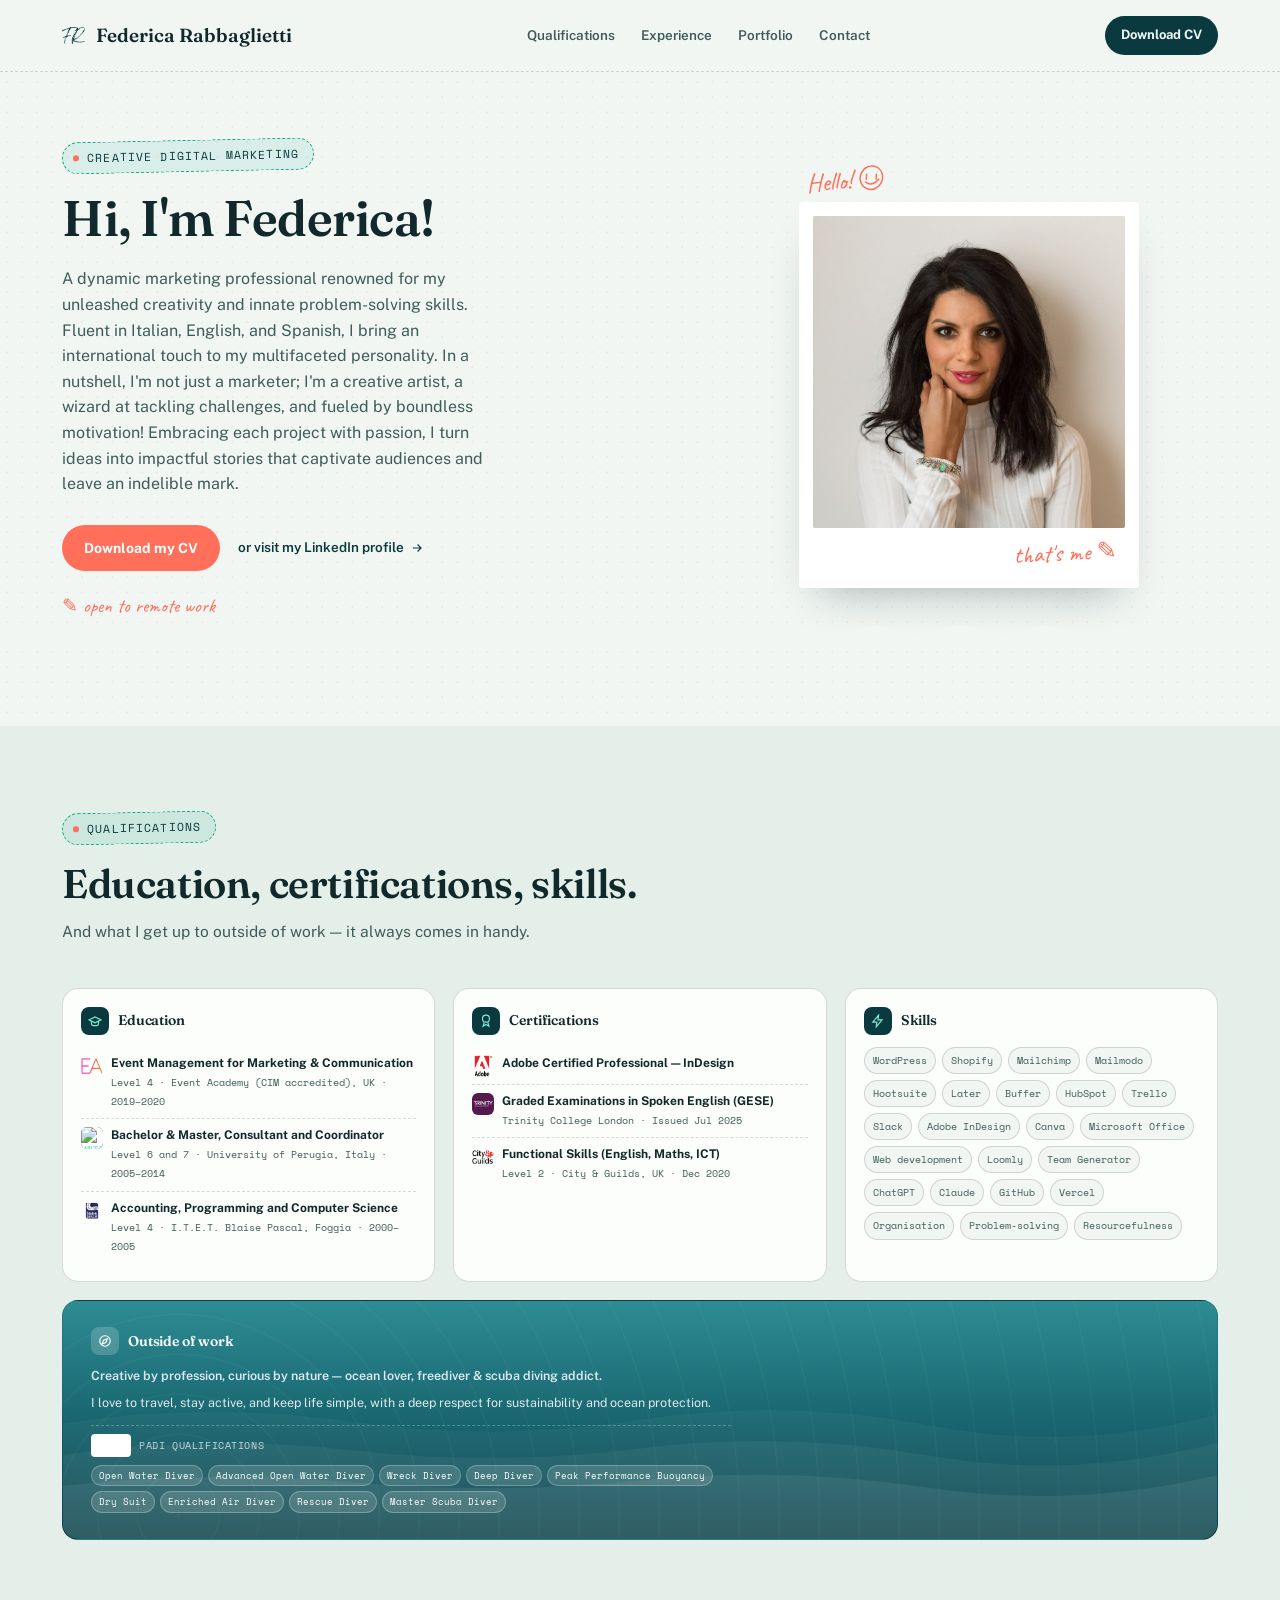
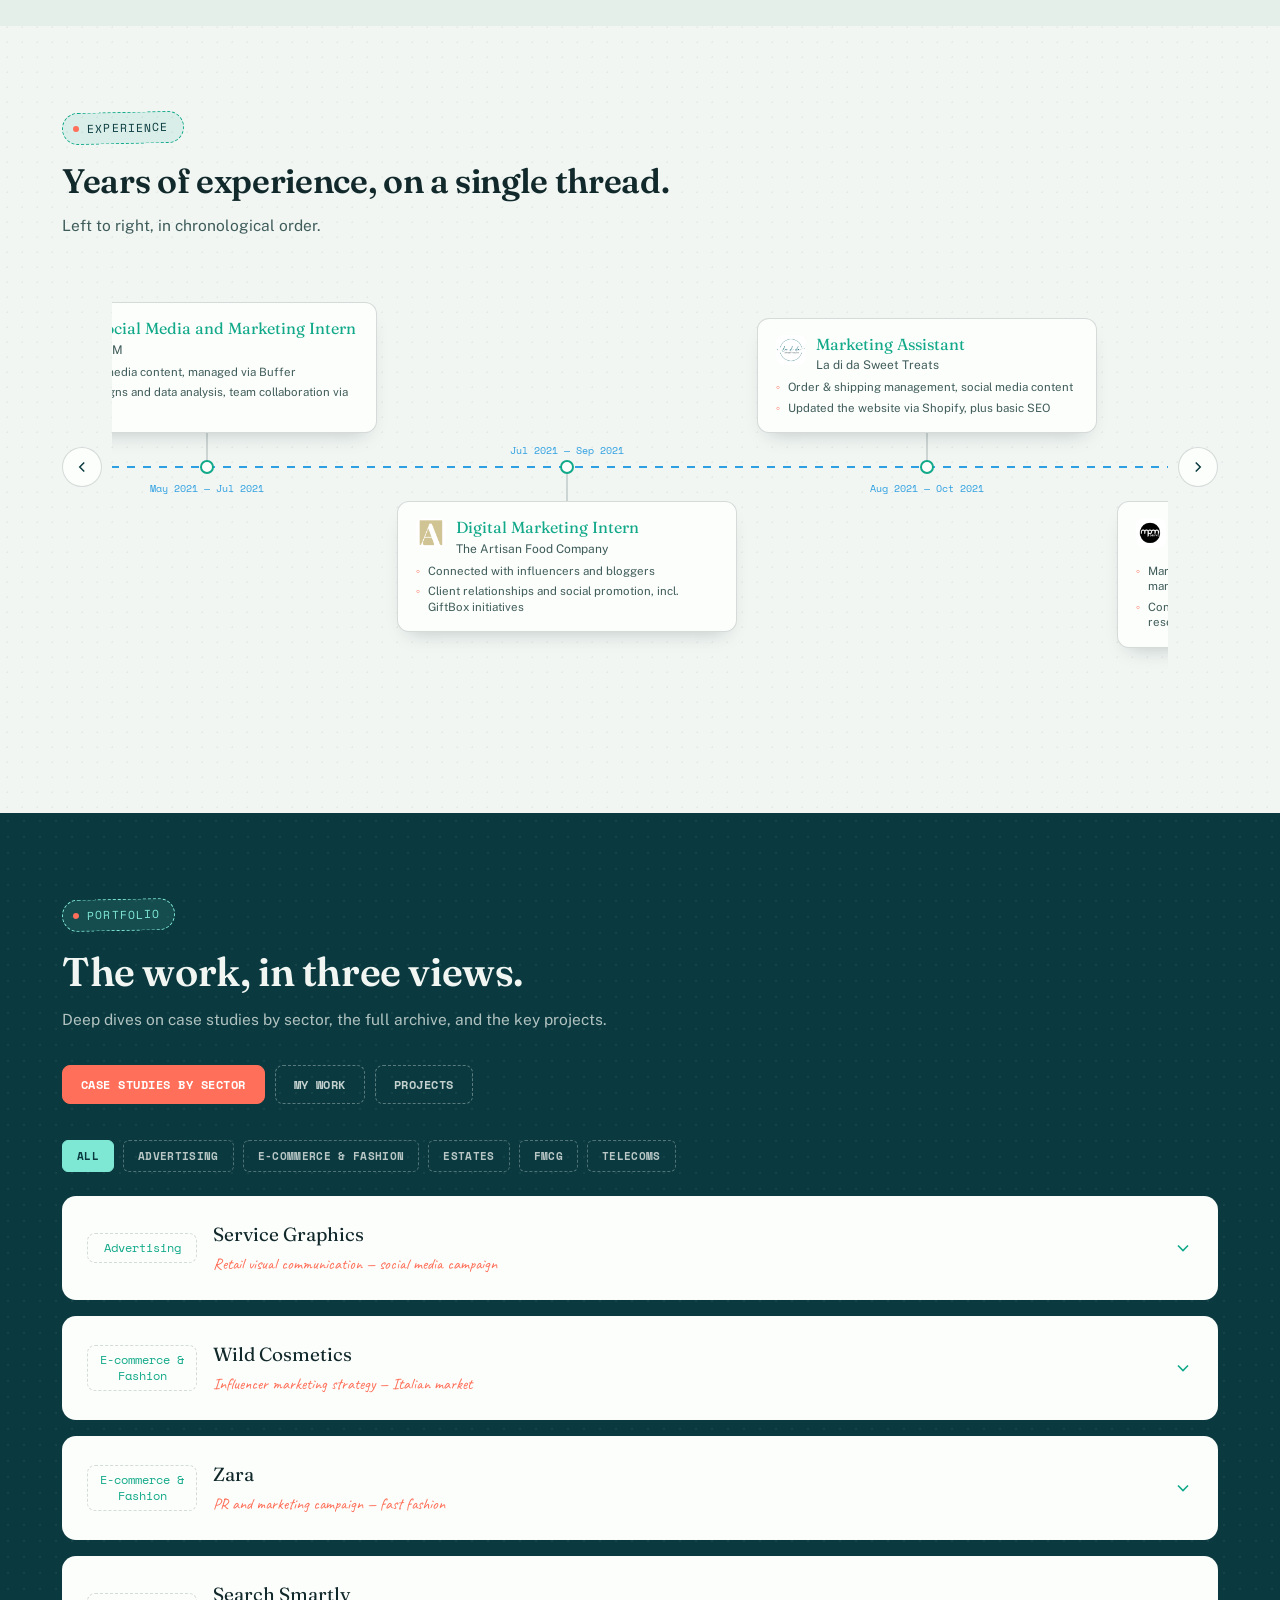
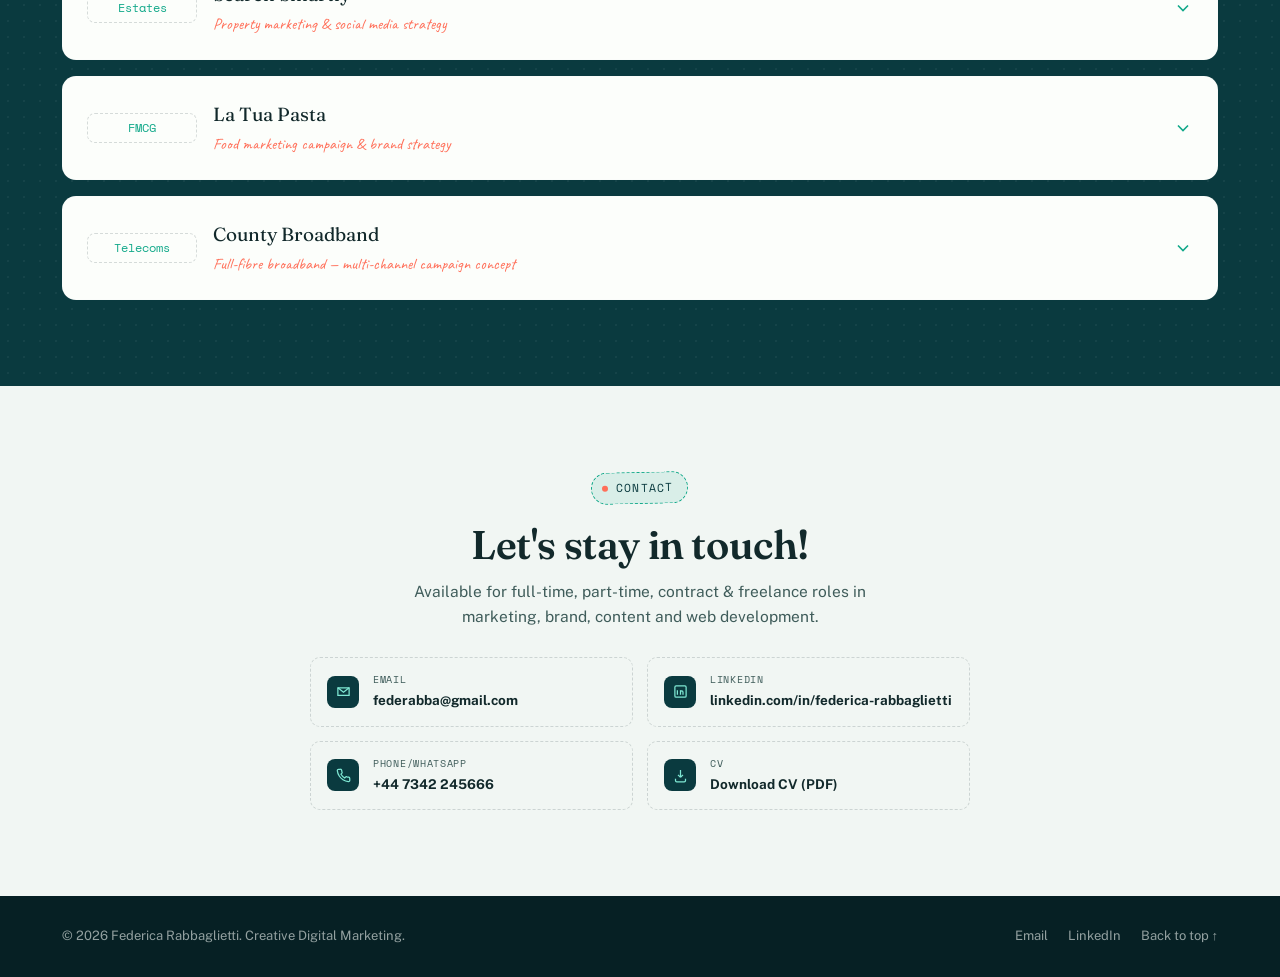
==== index.html @ 4be878cb "Add files via upload" ====
<!DOCTYPE html>
<html lang="en">
<head>
<meta charset="UTF-8">
<meta name="viewport" content="width=device-width, initial-scale=1.0">
<title>Federica Rabbaglietti — Creative Digital Marketing</title>
<meta name="description" content="Federica Rabbaglietti — Digital Marketing Executive. Campagne, contenuti, social media, email marketing, design e brand storytelling.">
<link rel="preconnect" href="https://fonts.googleapis.com">
<link rel="preconnect" href="https://fonts.gstatic.com" crossorigin>
<link href="https://fonts.googleapis.com/css2?family=Fraunces:opsz,wght@9..144,300;9..144,400;9..144,500;9..144,600;9..144,700&family=Public+Sans:wght@300;400;500;600;700;800&family=Space+Mono:wght@400;700&family=Caveat:wght@500;600;700&display=swap" rel="stylesheet">
<link rel="stylesheet" href="style.css">
</head>
<body>

<header id="siteHeader">
  <div class="nav-inner">
    <a href="#top" class="brand"><img src="brand-mark-fr.png" alt="FR" class="brand-mark"> <span class="brand-name">Federica Rabbaglietti</span></a>
    <nav class="links">
      <a href="#qualifiche">Qualifications</a>
      <a href="#esperienze">Experience</a>
      <a href="#portfolio">Portfolio</a>
      <a href="#contatti">Contact</a>
    </nav>
    <div class="nav-cta">
      <a href="federica-rabbaglietti-cv.pdf" download class="btn btn-ink btn-sm">Download CV</a>
      <button class="burger" id="burgerBtn" aria-label="Menu"><span></span><span></span><span></span></button>
    </div>
  </div>
</header>

<!-- ================= HERO ================= -->
<section class="hero" id="top">
  <div class="wrap">
    <div class="hero-grid">
      <div>
        <div class="stamp-label"><span class="dot"></span> creative digital marketing</div>
        <h1>Hi, I'm Federica!</h1>
        <p class="hero-sub">A dynamic marketing professional renowned for my unleashed creativity and innate problem-solving skills. Fluent in Italian, English, and Spanish, I bring an international touch to my multifaceted personality. In a nutshell, I'm not just a marketer; I'm a creative artist, a wizard at tackling challenges, and fueled by boundless motivation! Embracing each project with passion, I turn ideas into impactful stories that captivate audiences and leave an indelible mark.</p>
        <div class="hero-cta">
          <a href="federica-rabbaglietti-cv.pdf" download class="btn btn-coral">Download my CV</a>
          <a href="https://www.linkedin.com/in/federica-rabbaglietti/" target="_blank" class="ghost-link">or visit my LinkedIn profile <svg viewBox="0 0 24 24" fill="none" stroke="currentColor" stroke-width="2"><path d="M5 12h14M13 6l6 6-6 6"/></svg></a>
        </div>
        <p class="hero-note">✎ open to remote work</p>
      </div>

      <div class="hero-photo-wrap">
        <div class="photo-hello">
          Hello!
          <svg viewBox="0 0 40 40" width="30" height="30">
            <path d="M20 3 C27 2.5, 33.5 7.5, 34.5 15.5 C35.5 23.5, 30.5 31, 22.5 33.5 C14.5 36, 5.5 30.5, 4.5 21.5 C3.5 13, 9.5 3.5, 20 3 Z" fill="none" stroke="var(--coral)" stroke-width="2" stroke-linecap="round" stroke-linejoin="round"/>
            <line x1="13.5" y1="13.5" x2="12.5" y2="20" stroke="var(--coral)" stroke-width="2" stroke-linecap="round"/>
            <line x1="26.5" y1="14.5" x2="25.5" y2="21" stroke="var(--coral)" stroke-width="2" stroke-linecap="round"/>
            <path d="M11 23.5 Q19 31 29 21.5" fill="none" stroke="var(--coral)" stroke-width="2" stroke-linecap="round"/>
          </svg>
        </div>
        <div class="polaroid reveal">
          <div class="polaroid-photo">
            <img src="profile.jpg" alt="Federica Rabbaglietti">
          </div>
          <div class="polaroid-caption">that's me ✎</div>
        </div>
      </div>
    </div>
  </div>
  <div class="torn"></div>
</section>

<!-- ================= QUALIFICHE ================= -->
<section class="section-pad qual-section" id="qualifiche">
  <div class="wrap">
    <div class="stamp-label"><span class="dot"></span> qualifications</div>
    <h2 class="section-title">Education, certifications, skills.</h2>
    <p class="section-kicker">And what I get up to outside of work — it always comes in handy.</p>

    <div class="qual-row">
      <div class="qual-sq">
        <h4><span class="ic" id="icEdu"></span>Education</h4>
        <div class="qual-sq-body">
          <div class="qual-line edu"><span class="q-logo"><img src="event-academy.png" alt="Event Academy"></span><div><span class="q-name">Event Management for Marketing &amp; Communication</span><span class="q-meta">Level 4 · Event Academy (CIM accredited), UK · 2019–2020</span></div></div>
          <div class="qual-line edu"><span class="q-logo"><img src="https://commons.wikimedia.org/wiki/Special:FilePath/Logo_unipg.svg" alt="UNIPG"></span><div><span class="q-name">Bachelor &amp; Master, Consultant and Coordinator</span><span class="q-meta">Level 6 and 7 · University of Perugia, Italy · 2005–2014</span></div></div>
          <div class="qual-line edu"><span class="q-logo"><img src="blaise-pascal.png" alt="Blaise Pascal"></span><div><span class="q-name">Accounting, Programming and Computer Science</span><span class="q-meta">Level 4 · I.T.E.T. Blaise Pascal, Foggia · 2000–2005</span></div></div>
        </div>
      </div>
      <div class="qual-sq">
        <h4><span class="ic" id="icCert"></span>Certifications</h4>
        <div class="qual-sq-body">
          <div class="qual-line edu"><span class="q-logo"><img src="adobe.png" alt="Adobe"></span><div><span class="q-name">Adobe Certified Professional — InDesign</span><span class="q-meta"></span></div></div>
          <div class="qual-line edu"><span class="q-logo"><img src="trinity-college-london.png" alt="Trinity College London"></span><div><span class="q-name">Graded Examinations in Spoken English (GESE)</span><span class="q-meta">Trinity College London · Issued Jul 2025</span></div></div>
          <div class="qual-line edu"><span class="q-logo"><img src="city-and-guilds.png" alt="City &amp; Guilds"></span><div><span class="q-name">Functional Skills (English, Maths, ICT)</span><span class="q-meta">Level 2 · City &amp; Guilds, UK · Dec 2020</span></div></div>
        </div>
      </div>
      <div class="qual-sq">
        <h4><span class="ic" id="icSkill"></span>Skills</h4>
        <div class="qual-sq-body">
          <div class="qual-chip-wrap" id="skillsChips"></div>
        </div>
      </div>
    </div>

    <div class="qual-sq hobby">
      <svg class="waves" viewBox="0 0 600 200" preserveAspectRatio="none">
        <path d="M0 70 Q75 45 150 68 T300 66 T450 72 T600 60 V200 H0 Z" fill="rgba(255,255,255,0.05)"/>
        <path d="M0 105 Q75 82 150 100 T300 98 T450 106 T600 92 V200 H0 Z" fill="rgba(255,255,255,0.07)"/>
        <path d="M0 140 Q75 122 150 136 T300 134 T450 142 T600 128 V200 H0 Z" fill="rgba(255,255,255,0.10)"/>
      </svg>
      <div class="inner">
        <h4><span class="ic" id="icHobby"></span>Outside of work</h4>
        <p class="hobby-tagline">Creative by profession, curious by nature — ocean lover, freediver &amp; scuba diving addict.</p>
        <p class="hobby-desc">I love to travel, stay active, and keep life simple, with a deep respect for sustainability and ocean protection.</p>
        <div class="padi-head">
          <span class="padi-badge"><img src="https://de.wikipedia.org/wiki/Special:FilePath/Logo_of_PADI.svg" alt="PADI" onerror="this.parentElement.textContent='PADI'"></span>
          <span>PADI qualifications</span>
        </div>
        <div class="padi-tags">
          <span class="padi-tag">Open Water Diver</span>
          <span class="padi-tag">Advanced Open Water Diver</span>
          <span class="padi-tag">Wreck Diver</span>
          <span class="padi-tag">Deep Diver</span>
          <span class="padi-tag">Peak Performance Buoyancy</span>
          <span class="padi-tag">Dry Suit</span>
          <span class="padi-tag">Enriched Air Diver</span>
          <span class="padi-tag">Rescue Diver</span>
          <span class="padi-tag">Master Scuba Diver</span>
        </div>
      </div>
    </div>
  </div>
</section>

<!-- ================= ESPERIENZE ================= -->
<section class="section-pad" id="esperienze">
  <div class="wrap">
    <div class="stamp-label"><span class="dot"></span> experience</div>
    <h2 class="section-title" style="max-width:820px; font-size:clamp(22px,3.1vw,34px);">Years of experience, on a single thread.</h2>
    <p class="section-kicker">Left to right, in chronological order.</p>

    <div class="exp-wrap">
      <button class="exp-nav" id="expPrev" aria-label="Back"><svg viewBox="0 0 24 24" fill="none" stroke="currentColor" stroke-width="2"><path d="M15 6l-6 6 6 6"/></svg></button>
      <div class="exp-track-outer" id="expTrackOuter">
        <div class="exp-track" id="expTrack"><div class="exp-center-line"></div></div>
      </div>
      <button class="exp-nav" id="expNext" aria-label="Forward"><svg viewBox="0 0 24 24" fill="none" stroke="currentColor" stroke-width="2"><path d="M9 6l6 6-6 6"/></svg></button>
    </div>
  </div>
</section>

<!-- ================= PORTFOLIO ================= -->
<section class="section-pad portfolio-section" id="portfolio">
  <div class="wrap">
    <div class="stamp-label"><span class="dot"></span> portfolio</div>
    <h2 class="section-title">The work, in three views.</h2>
    <p class="section-kicker kicker-oneline">Deep dives on case studies by sector, the full archive, and the key projects.</p>

    <div class="ptabs">
      <button class="ptab active" data-panel="interview">Case Studies by Sector</button>
      <button class="ptab" data-panel="work">My Work</button>
      <button class="ptab" data-panel="jobproj">Projects</button>
    </div>

    <div class="ppanel active" id="panel-interview">
      <div class="type-filters" id="sectorFilters"></div>
      <div class="cs-grid" id="interviewGrid"></div>
    </div>

    <div class="ppanel" id="panel-work">
      <div class="type-filters" id="companyFilters"></div>
      <div class="work-intro" id="workIntro"></div>
      <div class="work-grid" id="workGrid"></div>
    </div>

    <div class="ppanel" id="panel-jobproj">
      <div class="work-grid" id="jobProjGrid"></div>
    </div>
  </div>
</section>

<!-- ================= CONTATTI ================= -->
<section class="section-pad contact-section" id="contatti">
  <div class="wrap">
    <div class="contact-single">
      <div class="stamp-label"><span class="dot"></span> contact</div>
      <h2 class="section-title">Let's stay in touch!</h2>
      <p class="section-kicker">Available for full-time, part-time, contract &amp; freelance roles in marketing, brand, content and web development.</p>
      <div class="contact-links">
        <a class="contact-link" href="mailto:federabba@gmail.com">
          <div class="cl-icon"><svg viewBox="0 0 24 24" fill="none" stroke="currentColor" stroke-width="2"><path d="M3 6h18v12H3z"/><path d="M3 6l9 7 9-7"/></svg></div>
          <div><div class="cl-label">Email</div><div class="cl-value">federabba@gmail.com</div></div>
        </a>
        <a class="contact-link" href="https://www.linkedin.com/in/federica-rabbaglietti/" target="_blank">
          <div class="cl-icon"><svg viewBox="0 0 24 24" fill="none" stroke="currentColor" stroke-width="2"><rect x="3" y="3" width="18" height="18" rx="2"/><path d="M7 10v7M7 7v.01M12 17v-4a2 2 0 0 1 4 0v4M12 10v7"/></svg></div>
          <div><div class="cl-label">LinkedIn</div><div class="cl-value">linkedin.com/in/federica-rabbaglietti</div></div>
        </a>
        <a class="contact-link" href="tel:+447342245666">
          <div class="cl-icon"><svg viewBox="0 0 24 24" fill="none" stroke="currentColor" stroke-width="2"><path d="M22 16.9v3a2 2 0 0 1-2.2 2 19.8 19.8 0 0 1-8.6-3.1 19.5 19.5 0 0 1-6-6 19.8 19.8 0 0 1-3.1-8.7A2 2 0 0 1 4.1 2h3a2 2 0 0 1 2 1.7c.1.9.3 1.8.6 2.7a2 2 0 0 1-.4 2.1L8 9.9a16 16 0 0 0 6 6l1.4-1.4a2 2 0 0 1 2.1-.4c.9.3 1.8.5 2.7.6a2 2 0 0 1 1.8 2Z"/></svg></div>
          <div><div class="cl-label">Phone/WhatsApp</div><div class="cl-value">+44 7342 245666</div></div>
        </a>
        <a class="contact-link" href="federica-rabbaglietti-cv.pdf" download>
          <div class="cl-icon"><svg viewBox="0 0 24 24" fill="none" stroke="currentColor" stroke-width="2"><path d="M12 3v12m0 0l-4-4m4 4l4-4M4 17v3a2 2 0 0 0 2 2h12a2 2 0 0 0 2-2v-3"/></svg></div>
          <div><div class="cl-label">CV</div><div class="cl-value">Download CV (PDF)</div></div>
        </a>
      </div>
    </div>
  </div>
</section>

<footer>
  <div class="wrap footer-inner">
    <div>© <span id="year"></span> Federica Rabbaglietti. Creative Digital Marketing.</div>
    <div class="footer-links">
      <a href="mailto:federabba@gmail.com">Email</a>
      <a href="https://www.linkedin.com/in/federica-rabbaglietti/" target="_blank">LinkedIn</a>
      <a href="#top">Back to top ↑</a>
    </div>
  </div>
</footer>

<script src="script.js"></script>
</body>
</html>
---- style.css ----
:root{
    --paper:#F1F6F3;
    --paper-2:#E3EFE8;
    --card:#FCFEFB;
    --ink:#12292B;
    --ink-soft:#3F5C5A;
    --teal:#12A98A;
    --teal-deep:#0A3A3F;
    --azure:#2E9FE0;
    --aqua:#7FE8D4;
    --coral:#FF6F59;
    --line:rgba(18,41,43,0.16);
    --shadow:0 22px 42px -22px rgba(10,30,32,0.35);
    --shadow-sm:0 10px 20px -12px rgba(10,30,32,0.28);
    --font-display:'Fraunces', serif;
    --font-body:'Public Sans', sans-serif;
    --font-mono:'Space Mono', monospace;
    --font-hand:'Caveat', cursive;
  }
  *{box-sizing:border-box; margin:0; padding:0;}
  html{scroll-behavior:smooth;}
  @media (prefers-reduced-motion: reduce){
    html{scroll-behavior:auto;}
    *{animation-duration:0.001ms !important; animation-iteration-count:1 !important; transition-duration:0.001ms !important;}
  }
  body{
    font-family:var(--font-body);
    background:var(--paper);
    background-image:radial-gradient(circle, rgba(18,41,43,0.05) 1px, transparent 1px);
    background-size:15px 15px;
    color:var(--ink);
    line-height:1.6;
    overflow-x:hidden;
    -webkit-font-smoothing:antialiased;
  }
  img{max-width:100%; display:block;}
  a{color:inherit; text-decoration:none;}
  button{font-family:inherit; cursor:pointer; border:none; background:none;}
  ul{list-style:none;}
  .wrap{max-width:1220px; margin:0 auto; padding:0 32px;}
  @media (max-width:640px){ .wrap{padding:0 20px;} }

  h1,h2,h3,h4{font-family:var(--font-display); font-weight:600; letter-spacing:-0.01em; color:var(--ink);}

  .stamp-label{
    display:inline-flex; align-items:center; gap:8px;
    font-family:var(--font-mono); font-size:11.5px; letter-spacing:.1em; text-transform:uppercase;
    color:var(--teal-deep);
    border:1.5px dashed var(--teal);
    padding:6px 14px 6px 10px;
    border-radius:999px;
    transform:rotate(-1.2deg);
    margin-bottom:18px;
    background:rgba(18,169,138,0.1);
  }
  .stamp-label .dot{ width:6px; height:6px; border-radius:50%; background:var(--coral); }
  .hand{ font-family:var(--font-hand); color:var(--coral); font-weight:600; }

  .section-title{ font-size:clamp(26px,3.8vw,40px); line-height:1.12; max-width:600px; }
  .section-kicker{ max-width:520px; color:var(--ink-soft); font-size:15.5px; margin-top:12px; }
  .kicker-oneline{ max-width:none; }
  @media (min-width:700px){ .kicker-oneline{ white-space:nowrap; } }
  .section-pad{ padding:86px 0; }
  @media (max-width:768px){ .section-pad{ padding:60px 0; } }
  section{ position:relative; }

  .torn{
    height:28px; width:100%; background:var(--paper);
    -webkit-mask-image:url("data:image/svg+xml,%3Csvg xmlns='http://www.w3.org/2000/svg' viewBox='0 0 1200 28' preserveAspectRatio='none'%3E%3Cpath d='M0 8 Q20 0 40 8 T80 8 T120 8 T160 8 T200 8 T240 8 T280 8 T320 8 T360 8 T400 8 T440 8 T480 8 T520 8 T560 8 T600 8 T640 8 T680 8 T720 8 T760 8 T800 8 T840 8 T880 8 T920 8 T960 8 T1000 8 T1040 8 T1080 8 T1120 8 T1160 8 T1200 8 V28 H0 Z'/%3E%3C/svg%3E");
    mask-image:url("data:image/svg+xml,%3Csvg xmlns='http://www.w3.org/2000/svg' viewBox='0 0 1200 28' preserveAspectRatio='none'%3E%3Cpath d='M0 8 Q20 0 40 8 T80 8 T120 8 T160 8 T200 8 T240 8 T280 8 T320 8 T360 8 T400 8 T440 8 T480 8 T520 8 T560 8 T600 8 T640 8 T680 8 T720 8 T760 8 T800 8 T840 8 T880 8 T920 8 T960 8 T1000 8 T1040 8 T1080 8 T1120 8 T1160 8 T1200 8 V28 H0 Z'/%3E%3C/svg%3E");
    -webkit-mask-size:100% 100%; mask-size:100% 100%;
  }

  /* ---------- NAV ---------- */
  header{ position:fixed; top:0; left:0; right:0; z-index:100; background:rgba(241,246,243,0.92); backdrop-filter:blur(8px); border-bottom:1.5px dashed var(--line); }
  .nav-inner{ display:flex; align-items:center; justify-content:space-between; padding:16px 32px; max-width:1220px; margin:0 auto; }
  .brand{ display:flex; align-items:center; gap:11px; font-family:var(--font-display); font-size:19px; font-weight:600; }
  .brand-mark{ height:17px; width:auto; display:block; flex-shrink:0; }
  nav.links{ display:flex; align-items:center; gap:26px; }
  nav.links a{ font-size:13.5px; font-weight:600; color:var(--ink-soft); position:relative; }
  nav.links a:hover{ color:var(--teal-deep); }
  nav.links a::after{ content:""; position:absolute; left:0; bottom:-4px; width:0; height:2px; background:var(--coral); transition:width .25s ease; }
  nav.links a:hover::after{ width:100%; }

  .btn{ display:inline-flex; align-items:center; gap:8px; font-size:14px; font-weight:700; padding:12px 22px; border-radius:999px; transition:transform .2s ease, box-shadow .2s ease; }
  .btn-ink{ background:var(--teal-deep); color:var(--paper); }
  .btn-ink:hover{ transform:translateY(-2px); box-shadow:var(--shadow-sm); }
  .btn-coral{ background:var(--coral); color:#fff; }
  .btn-coral:hover{ transform:translateY(-2px); box-shadow:0 14px 26px -12px rgba(255,111,89,0.5); }
  .btn-outline{ border:1.5px solid var(--teal-deep); color:var(--teal-deep); }
  .btn-outline:hover{ background:var(--teal-deep); color:var(--paper); }
  .btn-sm{ padding:9px 16px; font-size:13px; }
  .btn-sm svg{ width:11px; height:11px; flex-shrink:0; }
  .btn-sm{ gap:6px; }

  .nav-cta{ display:flex; align-items:center; gap:16px; }
  .burger{ display:none; flex-direction:column; gap:5px; width:26px; }
  .burger span{ height:2px; background:var(--ink); border-radius:2px; }
  @media (max-width:860px){ nav.links{ display:none; } .burger{ display:flex; } }
  @media (max-width:480px){
    .nav-inner{ padding:14px 18px; }
    .brand{ font-size:17px; gap:8px; }
    .nav-cta{ gap:10px; }
    .nav-cta .btn-sm{ padding:8px 12px; font-size:12px; }
  }
  @media (max-width:380px){
    .brand-name{ display:none; }
  }

  /* ---------- HERO ---------- */
  .hero{ padding:140px 0 76px; }
  .hero-grid{ display:grid; grid-template-columns:1.1fr 0.9fr; gap:50px; align-items:center; }
  @media (max-width:920px){ .hero-grid{ grid-template-columns:1fr; } .hero-grid{ display:flex; flex-direction:column-reverse; } }
  .hero h1{ font-size:clamp(32px,4.6vw,50px); line-height:1.12; }
  .hero h1 .u{ position:relative; white-space:nowrap; }
  .hero h1 .u svg{ position:absolute; left:-2%; bottom:-8px; width:104%; height:12px; }
  .hero-sub{ margin-top:20px; max-width:430px; font-size:16px; color:var(--ink-soft); }
  .hero-cta{ display:flex; align-items:center; gap:18px; margin-top:28px; flex-wrap:wrap; }
  .hero-cta .ghost-link{ font-size:13.5px; font-weight:600; color:var(--teal-deep); display:inline-flex; align-items:center; gap:6px; }
  .hero-cta .ghost-link svg{ width:14px; height:14px; }
  .hero-note{ margin-top:20px; font-family:var(--font-hand); font-size:19px; color:var(--coral); }

  .hero-photo-wrap{ position:relative; width:100%; max-width:340px; margin:28px auto 0; }
  .photo-hello{ position:absolute; top:-36px; left:2%; display:flex; align-items:center; gap:6px; font-family:var(--font-hand); color:var(--coral); font-size:26px; line-height:1; transform:rotate(-5deg); z-index:3; }
  .photo-hello svg{ flex-shrink:0; }
  .polaroid{ background:#fff; padding:14px 14px 10px; border-radius:4px; box-shadow:var(--shadow); transform:rotate(-1.2deg); }
  .polaroid-photo{ width:100%; aspect-ratio:1/1; border-radius:2px; overflow:hidden; position:relative; background:var(--paper-2); }
  .polaroid-photo img{ position:absolute; inset:0; width:100%; height:100%; object-fit:cover; object-position:center 20%; }
  .polaroid-caption{ font-family:var(--font-hand); font-size:24px; color:var(--coral); text-align:right; padding:10px 8px 2px; transform:rotate(-2.5deg); }

  /* ---------- QUALIFICHE (squares) ---------- */
  .qual-section{ background:var(--paper-2); }
  .qual-row{ display:grid; grid-template-columns:repeat(3,1fr); gap:18px; margin-top:44px; }
  @media (max-width:860px){ .qual-row{ grid-template-columns:1fr 1fr;} }
  @media (max-width:560px){
    .qual-row{ grid-template-columns:1fr;}
    .qual-sq{ aspect-ratio:auto; min-height:220px; }
  }
  .qual-sq{ background:var(--card); border:1.5px solid var(--line); border-radius:16px; padding:18px; display:flex; flex-direction:column; overflow:hidden; }
  .qual-sq h4{ font-size:14px; display:flex; align-items:center; gap:9px; margin-bottom:12px; }
  .qual-sq h4 .ic{ width:28px; height:28px; border-radius:8px; background:var(--teal-deep); color:var(--aqua); display:flex; align-items:center; justify-content:center; flex-shrink:0; }
  .qual-sq h4 .ic svg{ width:14px; height:14px; }
  .qual-sq-body{ flex:1; overflow-y:auto; }
  .qual-line{ padding:7px 0; border-top:1px dashed var(--line); font-size:12px; }
  .qual-line.edu{ display:flex; align-items:flex-start; gap:8px; }
  .q-logo{ width:22px; height:22px; border-radius:6px; background:var(--teal-deep); color:var(--aqua); font-family:var(--font-mono); font-size:8.5px; font-weight:700; display:flex; align-items:center; justify-content:center; flex-shrink:0; margin-top:1px; overflow:hidden; }
  .q-logo img{ width:100%; height:100%; object-fit:contain; background:#fff; }
  .qual-sq-body .qual-line:first-child{ border-top:none; }
  .qual-line .q-name{ font-weight:700; display:block; }
  .qual-line .q-meta{ color:var(--ink-soft); font-family:var(--font-mono); font-size:10px; }
  .qual-chip-wrap{ display:flex; flex-wrap:wrap; gap:6px; }
  .qual-chip{ font-family:var(--font-mono); font-size:9.5px; padding:5px 8px; border-radius:999px; background:var(--paper); border:1px solid var(--line); color:var(--ink-soft); }
  .qual-sq.hobby{
    aspect-ratio:auto; margin-top:18px; padding:26px 28px;
    position:relative; overflow:hidden; color:#fff;
    background: linear-gradient(180deg, #2E8C93 0%, #196670 50%, #0C424A 100%);
  }
  .qual-sq.hobby::before{
    content:""; position:absolute; inset:0; opacity:0.3; pointer-events:none;
    background-image:
      repeating-radial-gradient(circle at 10% 90%, rgba(255,255,255,0.10) 0, rgba(255,255,255,0.10) 1px, transparent 2px, transparent 40px);
  }

  .qual-sq.hobby .waves{ position:absolute; left:0; right:0; bottom:0; width:100%; height:75%; opacity:0.7; pointer-events:none; }
  .qual-sq.hobby .inner{ max-width:640px; }
  .qual-sq.hobby > *{ position:relative; z-index:1; }
  .hobby-tagline{ font-size:13px; font-weight:600; line-height:1.5; margin-bottom:8px; }
  .hobby-desc{ font-size:12px; color:rgba(255,255,255,0.82); line-height:1.5; margin-bottom:12px; }
  .padi-head{ display:flex; align-items:center; gap:8px; margin-bottom:8px; padding-top:8px; border-top:1px dashed rgba(255,255,255,0.25); }
  .padi-logo{ width:34px; height:auto; flex-shrink:0; }
  .padi-badge{ display:flex; align-items:center; justify-content:center; background:#fff; border-radius:4px; padding:4px 7px; flex-shrink:0; }
  .padi-badge img{ height:16px; width:auto; display:block; }
  .padi-head span{ font-family:var(--font-mono); font-size:9.5px; letter-spacing:.06em; text-transform:uppercase; color:rgba(255,255,255,0.75); }
  .padi-tags{ display:flex; flex-wrap:wrap; gap:5px; }
  .padi-tag{ font-family:var(--font-mono); font-size:8.5px; padding:3px 7px; border-radius:999px; background:rgba(255,255,255,0.14); border:1px solid rgba(255,255,255,0.25); color:#fff; }
  .qual-sq.hobby h4{ color:#fff; }
  .qual-sq.hobby h4 .ic{ background:rgba(255,255,255,0.18); color:#fff; }
  .qual-sq.hobby p{ font-size:12.5px; color:rgba(255,255,255,0.85); }
  .qual-sq.hobby .hand{ color:var(--aqua); font-size:20px; }

  /* ---------- Side strip: small, discreet "also on the side" line ---------- */
  /* (rimosso dal markup, regole tenute solo se riutilizzato in futuro) */

  /* ---------- ESPERIENZE (central alternating timeline) ---------- */
  .exp-wrap{ display:flex; align-items:center; gap:10px; margin-top:-30px; }
  .exp-nav{ width:40px; height:40px; border-radius:50%; background:var(--card); border:1.5px solid var(--line); display:flex; align-items:center; justify-content:center; flex-shrink:0; transition:background .2s ease, border-color .2s ease; }
  .exp-nav:hover{ border-color:var(--teal); background:var(--paper-2); }
  .exp-nav svg{ width:18px; height:18px; color:var(--teal-deep); }
  .exp-track-outer{ overflow-x:auto; flex:1; scrollbar-width:none; -ms-overflow-style:none; }
  .exp-track-outer::-webkit-scrollbar{ display:none; }
  .exp-track{ position:relative; display:flex; min-width:max-content; padding:260px 60px; }
  .exp-center-line{ position:absolute; left:0; right:0; top:50%; height:2px; transform:translateY(-50%);
    background-image:repeating-linear-gradient(90deg, var(--azure) 0 8px, transparent 8px 16px);
    background-size:32px 2px; animation:flow 2.4s linear infinite; }
  @keyframes flow{ from{ background-position-x:0; } to{ background-position-x:-32px; } }

  .exp-node{ position:relative; width:360px; flex-shrink:0; }
  .exp-dot{ position:absolute; top:50%; left:50%; width:14px; height:14px; border-radius:50%; background:var(--card); border:2.5px solid var(--teal); transform:translate(-50%,-50%); z-index:3; }
  .exp-dot::after{ content:""; position:absolute; inset:-6px; border-radius:50%; border:2px solid var(--azure); opacity:0; }
  .exp-node.active .exp-dot{ background:var(--teal); }
  .exp-node.active .exp-dot::after{ animation:ping 1.8s ease-out infinite; }
  @keyframes ping{ 0%{ transform:scale(0.5); opacity:0.9;} 100%{ transform:scale(2.4); opacity:0;} }

  .exp-date{ position:absolute; top:50%; left:50%; transform:translate(-50%, 14px); font-family:var(--font-mono); font-size:10px; color:var(--azure); white-space:nowrap; z-index:2;}
  .exp-node.pos-bottom .exp-date{ transform:translate(-50%, -24px); }

  .exp-stem{ position:absolute; left:50%; width:2px; background:var(--line); transform:translateX(-50%); z-index:1; }
  .exp-node.pos-top .exp-stem{ bottom:50%; height:34px; }
  .exp-node.pos-bottom .exp-stem{ top:50%; height:34px; }

  .exp-card{ position:absolute; left:50%; transform:translateX(-50%); width:340px; background:var(--card); border:1.5px solid var(--line); border-radius:12px; padding:16px 18px; box-shadow:var(--shadow-sm); }
  .exp-node.pos-top .exp-card{ bottom:calc(50% + 34px); }
  .exp-node.pos-bottom .exp-card{ top:calc(50% + 34px); }
  @media (max-width:480px){
    .exp-nav{ display:none; }
    .exp-track{ padding:210px 20px; }
    .exp-node{ width:calc(100vw - 40px); max-width:340px; }
    .exp-card{ width:calc(100vw - 40px); max-width:340px; padding:14px 16px; }
  }
  .exp-head-row{ display:flex; align-items:flex-start; gap:10px; margin-bottom:2px; }
  .exp-logo{ width:30px; height:30px; border-radius:8px; background:var(--teal-deep); color:var(--aqua); font-family:var(--font-mono); font-size:9px; font-weight:700; display:flex; align-items:center; justify-content:center; flex-shrink:0; overflow:hidden; }
  .exp-logo img{ width:100%; height:100%; object-fit:contain; background:#fff; }
  .exp-role{ font-family:var(--font-display); font-size:16px; line-height:1.2; color:var(--teal); }
  .exp-co{ font-size:12px; color:var(--ink-soft); margin-top:2px; }
  .exp-pt{ font-size:11.5px; color:var(--ink-soft); margin-top:5px; padding-left:12px; position:relative; line-height:1.35; }
  .exp-pt::before{ content:"◦"; position:absolute; left:0; color:var(--coral); }

  /* ---------- PORTFOLIO ---------- */
  .portfolio-section{ background:var(--teal-deep); color:var(--paper); background-image:radial-gradient(circle, rgba(241,246,243,0.05) 1px, transparent 1px); background-size:16px 16px; }
  .portfolio-section .section-title{ color:var(--paper); }
  .portfolio-section .section-kicker{ color:rgba(241,246,243,0.72); }
  .portfolio-section .stamp-label{ color:var(--aqua); border-color:var(--aqua); background:rgba(127,232,212,0.1); }

  .ptabs{ display:flex; gap:10px; margin:34px 0 8px; flex-wrap:wrap; }
  .ptab{ font-family:var(--font-mono); font-size:12px; font-weight:700; text-transform:uppercase; letter-spacing:.04em; padding:10px 18px; border-radius:8px; border:1.5px dashed rgba(241,246,243,0.35); color:rgba(241,246,243,0.8); }
  .ptab:hover{ border-color:var(--azure); color:var(--azure); }
  .ptab.active{ background:var(--coral); border-color:var(--coral); border-style:solid; color:#fff; }
  .ppanel{ display:none; padding-top:28px; }
  .ppanel.active{ display:block; }

  .type-filters{ display:flex; flex-wrap:wrap; gap:9px; margin-bottom:24px; }
  .filter-btn{ font-family:var(--font-mono); font-size:11px; font-weight:700; padding:7px 14px; border-radius:6px; border:1.5px dashed rgba(241,246,243,0.3); color:rgba(241,246,243,0.75); text-transform:uppercase; letter-spacing:.03em; }
  .filter-btn:hover{ border-color:var(--azure); color:var(--azure); }
  .filter-btn.active{ background:var(--aqua); border-color:var(--aqua); border-style:solid; color:var(--teal-deep); }

  .work-grid{ display:flex; flex-wrap:wrap; gap:22px 18px; align-items:flex-start; }
  .work-intro{ display:none; background:var(--paper); border:1px solid var(--line); border-radius:16px; padding:20px 24px; margin-bottom:18px; font-family:var(--font-mono); font-size:12px; letter-spacing:.04em; text-transform:uppercase; color:var(--teal); }
  .work-intro p{ font-family:var(--font-body); text-transform:none; letter-spacing:normal; font-size:14.5px; line-height:1.6; color:var(--ink-soft); margin-top:8px; }
  .work-card-standalone{ flex:0 0 calc(33.333% - 12px); max-width:calc(33.333% - 12px); }
  .work-campaign-group{ display:flex; flex-direction:column; gap:12px; min-width:0; }
  .work-campaign-cards{ display:grid; gap:18px; align-items:start; }
  @media (max-width:860px){
    .work-card-standalone{ flex-basis:calc(50% - 9px); max-width:calc(50% - 9px); }
    .work-campaign-group{ flex-basis:100% !important; max-width:100% !important; }
  }
  @media (max-width:700px){
    .work-campaign-cards{ grid-template-columns:1fr !important; }
  }
  @media (max-width:560px){
    .work-card-standalone{ flex-basis:100%; max-width:100%; }
  }
  .work-card{ background:var(--card); color:var(--ink); border-radius:12px; padding:20px; display:flex; flex-direction:column; gap:12px; box-shadow:0 14px 24px -16px rgba(0,0,0,0.4); transition:transform .25s ease; min-width:0; }
  .work-card:hover{ transform:translateY(-4px); }
  .work-top{ display:flex; align-items:center; justify-content:space-between; }
  .work-icon{ width:38px; height:38px; border-radius:9px; display:flex; align-items:center; justify-content:center; flex-shrink:0; }
  .work-icon.pdf{ background:rgba(255,111,89,0.16); color:var(--coral); }
  .work-icon.video{ background:rgba(46,159,224,0.16); color:var(--azure); }
  .work-icon.image{ background:rgba(18,169,138,0.16); color:var(--teal); }
  .work-campaign-title{ font-family:var(--font-display); font-size:18px; color:var(--paper); }
  .work-company-divider{ flex-basis:100%; width:100%; display:flex; align-items:center; gap:12px; margin:10px 0 -6px; }
  .work-company-divider:first-child{ margin-top:0; }
  .work-company-divider::before{ content:''; flex:1; height:1px; background:rgba(241,246,243,0.18); }
  .work-company-divider::after{ content:''; flex:1; height:1px; background:rgba(241,246,243,0.18); }
  .work-company-divider span{ font-family:var(--font-mono); font-size:11px; letter-spacing:.08em; text-transform:uppercase; color:var(--aqua); white-space:nowrap; }
  .work-thumb{ display:block; border-radius:8px; overflow:hidden; border:1px solid var(--line); cursor:zoom-in; }
  .work-thumb img{ display:block; width:100%; height:110px; object-fit:cover; object-position:top; transition:transform .3s ease; }
  .work-thumb:hover img{ transform:scale(1.04); }

  /* Fan card (email designs) */
  .work-fan-card{ transition:transform .25s ease; }
  .work-fan-card.open{ grid-column:1 / -1; }
  .fan-stack{ position:relative; height:72px; margin:4px 0 14px; }
  .work-fan-card.open .fan-stack{ height:340px; margin-bottom:40px; }
  .fan-item{ position:absolute; top:0; left:50%; width:46px; height:70px; border-radius:5px; overflow:hidden;
    box-shadow:0 6px 12px -6px rgba(0,0,0,0.45); border:1.5px solid var(--card); cursor:default;
    transform:var(--closed); transition:transform .55s cubic-bezier(.22,.85,.3,1), width .3s ease, height .3s ease; }
  .work-fan-card.open .fan-item{ transform:var(--open); cursor:pointer; width:150px; height:225px; }
  .fan-item img{ display:block; width:100%; height:100%; object-fit:cover; object-position:top; }
  .fan-label{ position:absolute; bottom:0; left:0; right:0; font-size:11px; text-align:center; color:#fff;
    background:rgba(10,58,63,0.85); padding:5px 4px; opacity:0; transition:opacity .3s ease; }
  .work-fan-card.open .fan-item:hover .fan-label{ opacity:1; }
  .work-fan-card.open .fan-item:hover{ transform:var(--open) translateY(-10px); z-index:50 !important; }
  button.fan-toggle{ background:none; border:none; font-family:inherit; cursor:pointer; padding:0; text-align:left;
    display:inline-flex; align-items:center; gap:6px; }
  .fan-toggle svg{ width:14px; height:14px; transition:transform .3s ease; }
  .work-fan-card.open .fan-toggle svg{ transform:rotate(180deg); }
  button.work-action{ background:none; border:none; font-family:inherit; cursor:pointer; padding:0; text-align:left; }

  /* Lightbox */
  .lightbox{ display:none; position:fixed; inset:0; background:rgba(6,20,20,0.94); z-index:999; align-items:center; justify-content:center; padding:48px; }
  .lightbox.open{ display:flex; }
  .lightbox-stage{ max-width:92vw; max-height:82vh; overflow:auto; display:flex; align-items:center; justify-content:center; }
  .lightbox-img{ max-width:92vw; max-height:82vh; object-fit:contain; cursor:zoom-in; transition:transform .3s ease; border-radius:6px; }
  .lightbox-img.zoomed{ max-width:none; max-height:none; width:auto; height:auto; transform:scale(2.4); cursor:zoom-out; }
  .lightbox-close{ position:absolute; top:22px; right:22px; width:42px; height:42px; border-radius:50%; border:1.5px solid rgba(241,246,243,0.35); background:rgba(241,246,243,0.08); color:var(--paper); display:flex; align-items:center; justify-content:center; cursor:pointer; }
  .lightbox-close:hover{ background:rgba(241,246,243,0.18); }
  .lightbox-close svg{ width:20px; height:20px; }
  .lightbox-hint{ position:absolute; bottom:24px; left:50%; transform:translateX(-50%); font-family:var(--font-mono); font-size:11px; color:rgba(241,246,243,0.55); text-transform:uppercase; letter-spacing:.06em; }
  @media (max-width:700px){ .lightbox-hint{ display:none; } }
  .work-type{ font-family:var(--font-mono); font-size:9.5px; text-transform:uppercase; letter-spacing:.07em; padding:4px 9px; border-radius:999px; border:1px solid var(--line); color:var(--ink-soft); }
  .work-card h4{ font-size:15.5px; }
  #jobProjGrid .work-card h4{ color:var(--teal); }
  .work-card p{ font-size:12.8px; color:var(--ink-soft); flex-grow:1; }
  .work-tag{ font-family:var(--font-mono); font-size:10px; color:var(--teal); text-transform:uppercase; letter-spacing:.05em; }
  .work-action{ display:inline-flex; align-items:center; gap:6px; font-size:12.5px; font-weight:700; color:var(--teal-deep); margin-top:4px; }
  .work-action svg{ width:14px; height:14px; }
  .work-card.work-expandable{ grid-column:span 1; cursor:default; }
  .work-card.work-expandable.open{ grid-column:1 / -1; }
  .work-head{ display:flex; flex-direction:column; gap:12px; cursor:pointer; }
  .work-expand-toggle{ display:flex; align-items:center; gap:6px; font-size:12.5px; font-weight:700; color:var(--teal-deep); margin-top:4px; }
  .work-chevron{ display:flex; transition:transform .3s ease; }
  .work-chevron svg{ width:14px; height:14px; }
  .work-card.work-expandable.open .work-chevron{ transform:rotate(180deg); }
  .work-body{ max-height:0; overflow:hidden; transition:max-height .45s ease; }
  .work-card.work-expandable.open .work-body{ max-height:1200px; }
  .work-body-inner{ padding-top:18px; margin-top:14px; border-top:1.5px dashed var(--line); display:flex; flex-direction:column; gap:14px; }
  .work-gallery-label{ font-family:var(--font-mono); font-size:10px; text-transform:uppercase; letter-spacing:.05em; color:var(--teal); margin-top:4px; }
  .work-gallery{ display:grid; grid-template-columns:repeat(4,1fr); gap:12px; }
  @media (max-width:700px){ .work-gallery{ grid-template-columns:repeat(2,1fr); } }
  .work-gallery-item{ display:flex; flex-direction:column; gap:6px; }
  .work-gallery-item img{ width:100%; height:120px; object-fit:cover; object-position:top; border-radius:8px; border:1px solid var(--line); transition:transform .3s ease; }
  .work-gallery-item:hover img{ transform:scale(1.04); }
  .work-gallery-item span{ font-size:10.5px; color:var(--ink-soft); text-align:center; }

  /* case studies */
  .cs-grid{ display:flex; flex-direction:column; gap:16px; }
  .cs-card{ border:1.5px solid rgba(241,246,243,0.2); border-radius:14px; overflow:hidden; background:var(--card); color:var(--ink); }
  .cs-head{ display:flex; justify-content:space-between; align-items:center; gap:20px; padding:22px 24px; cursor:pointer; flex-wrap:wrap; }
  .cs-head-left{ display:flex; align-items:center; gap:16px; }
  .cs-index{ font-family:var(--font-mono); font-size:12px; color:var(--teal); border:1.5px dashed var(--line); border-radius:8px; padding:6px 10px; width:110px; text-align:center; white-space:normal; line-height:1.35; flex-shrink:0; }
  .cs-title{ font-family:var(--font-display); font-size:19px; }
  .cs-sub{ font-family:var(--font-hand); font-size:16px; color:var(--coral); margin-top:2px; }
  .cs-chevron{ transition:transform .3s ease; color:var(--teal); flex-shrink:0; }
  .cs-card.open .cs-chevron{ transform:rotate(180deg); }
  .cs-body{ max-height:0; overflow:hidden; transition:max-height .45s ease; }
  .cs-card.open .cs-body{ max-height:1400px; border-top:1.5px dashed var(--line); }
  .cs-body-inner{ padding:22px 24px 28px; }
  .cs-cols{ display:grid; grid-template-columns:repeat(3,1fr); gap:18px; margin-bottom:18px; }
  @media (max-width:700px){ .cs-cols{ grid-template-columns:1fr; } }
  .cs-block-label{ font-family:var(--font-mono); font-size:10px; text-transform:uppercase; letter-spacing:.07em; color:var(--teal); margin-bottom:6px; }
  .cs-block p{ font-size:13.3px; color:var(--ink-soft); }
  .cs-tools{ display:flex; flex-wrap:wrap; gap:8px; margin-top:8px; }
  .cs-tool{ font-size:11px; font-family:var(--font-mono); background:var(--paper); border:1px solid var(--line); padding:5px 10px; border-radius:999px; }
  .cs-results{ display:grid; grid-template-columns:repeat(3,1fr); gap:12px; margin:18px 0; }
  @media (max-width:700px){ .cs-results{ grid-template-columns:1fr 1fr; } }
  .cs-result{ background:var(--paper); border-radius:10px; padding:13px 15px; border:1px solid var(--line); }
  .cs-result .num{ font-family:var(--font-display); font-size:21px; color:var(--teal-deep); }
  .cs-result .lbl{ font-size:11px; color:var(--ink-soft); margin-top:2px; }
  .cs-actions{ display:flex; gap:12px; flex-wrap:wrap; }
  .cs-actions .btn-sm{ width:150px; height:64px; padding:8px 16px; border-radius:32px; white-space:normal; line-height:1.25; text-align:center; }
  .cs-actions .btn-sm svg{ width:24px; height:24px; flex-shrink:0; }
  .cs-actions .btn-sm svg{ width:16px; height:16px; }

  /* ---------- CONTACT ---------- */
  .contact-section{ background:var(--paper); }
  .contact-single{ max-width:660px; margin:0 auto; text-align:center; }
  .contact-single .section-title, .contact-single .section-kicker{ margin-left:auto; margin-right:auto; }
  .contact-links{ margin-top:28px; display:grid; grid-template-columns:1fr 1fr; gap:14px; text-align:left; }
  @media (max-width:560px){ .contact-links{ grid-template-columns:1fr; } }
  .contact-link{ display:flex; align-items:center; gap:14px; padding:14px 16px; border:1.5px dashed var(--line); border-radius:10px; transition:border-color .2s ease, background .2s ease; }
  .contact-link:hover{ border-color:var(--teal); background:var(--card); border-style:solid; }
  .cl-icon{ width:32px; height:32px; border-radius:8px; background:var(--teal-deep); display:flex; align-items:center; justify-content:center; flex-shrink:0; }
  .cl-icon svg{ width:15px; height:15px; color:var(--aqua); }
  .cl-label{ font-family:var(--font-mono); font-size:10px; text-transform:uppercase; letter-spacing:.07em; color:var(--ink-soft); }
  .cl-value{ font-size:13.5px; font-weight:700; margin-top:2px; }



  footer{ background:#062024; color:rgba(241,246,243,0.6); padding:30px 0; font-size:13px; }
  .footer-inner{ display:flex; justify-content:space-between; align-items:center; flex-wrap:wrap; gap:14px; }
  .footer-inner a:hover{ color:var(--aqua); }
  .footer-links{ display:flex; gap:20px; }

  .reveal{ opacity:0; transform:translateY(22px); transition:opacity .7s ease, transform .7s ease; }
  .reveal.in{ opacity:1; transform:translateY(0); }
  ::selection{ background:var(--coral); color:#fff; }
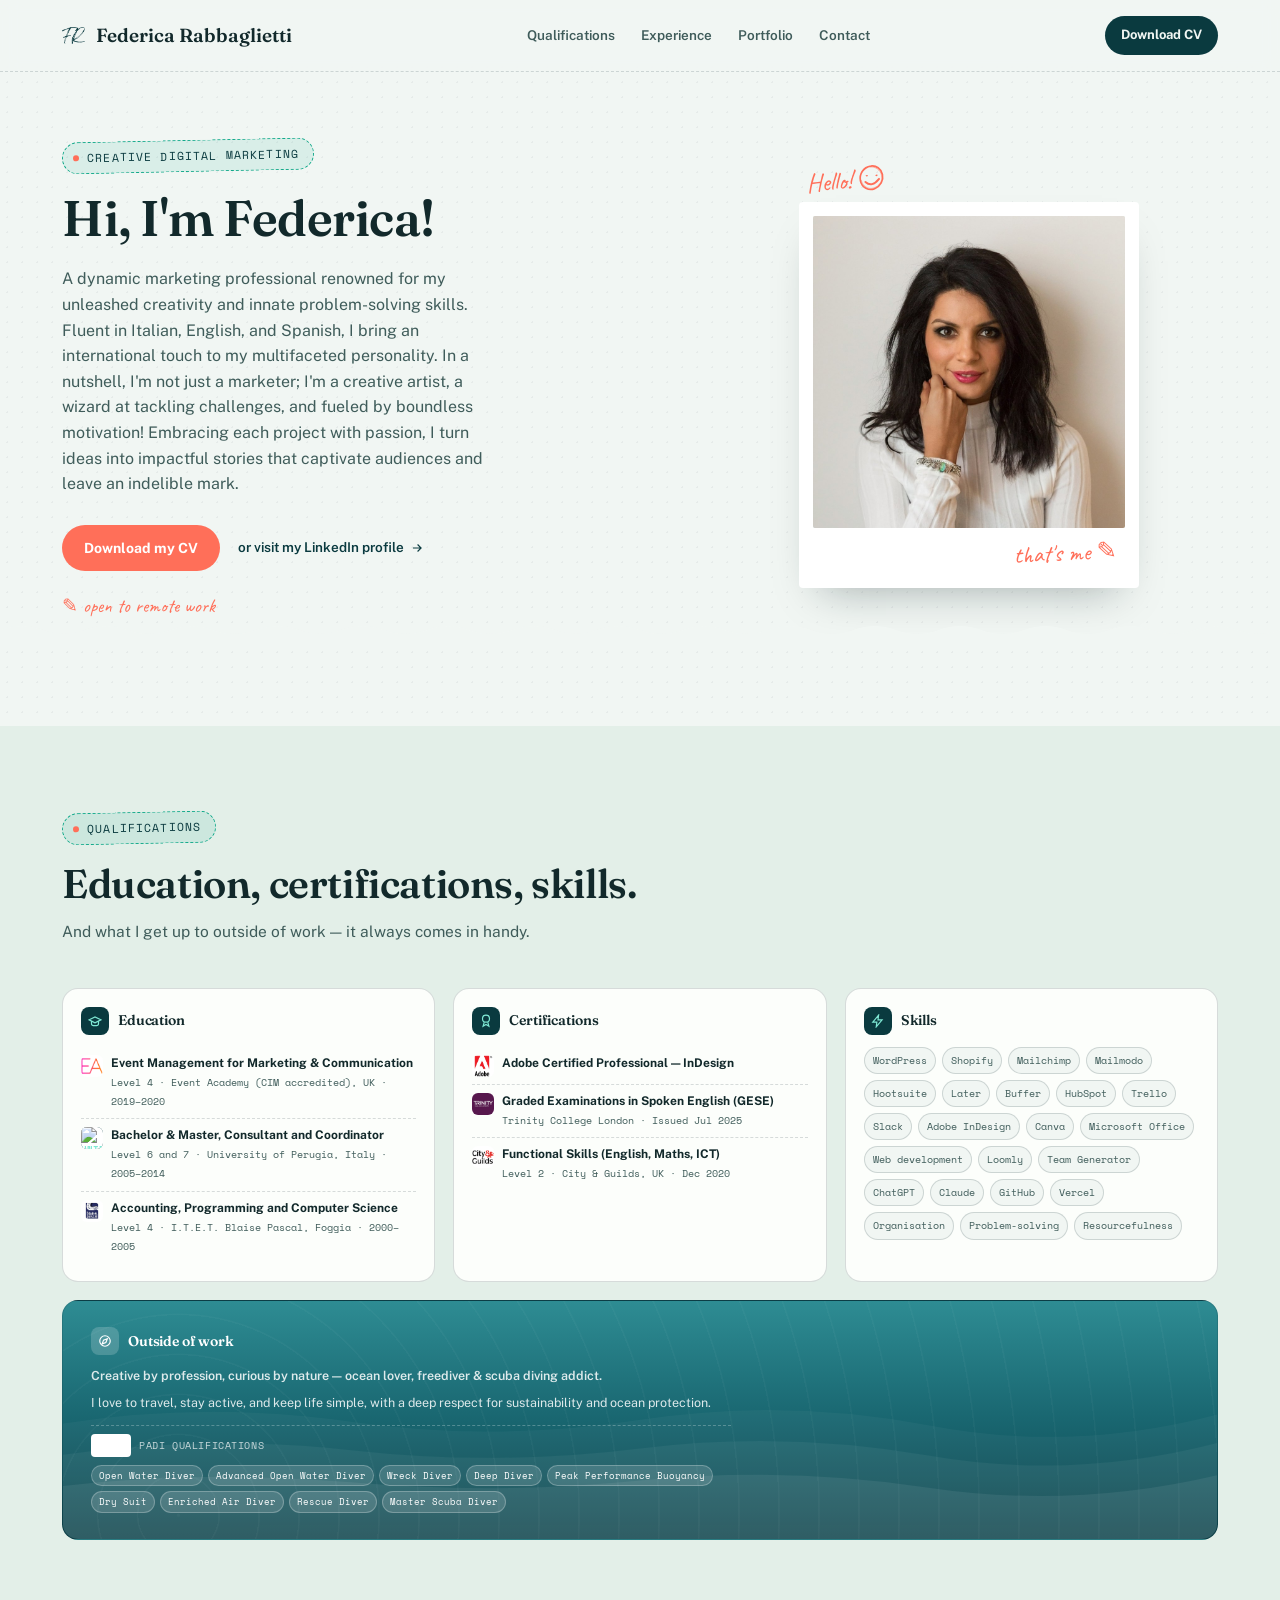
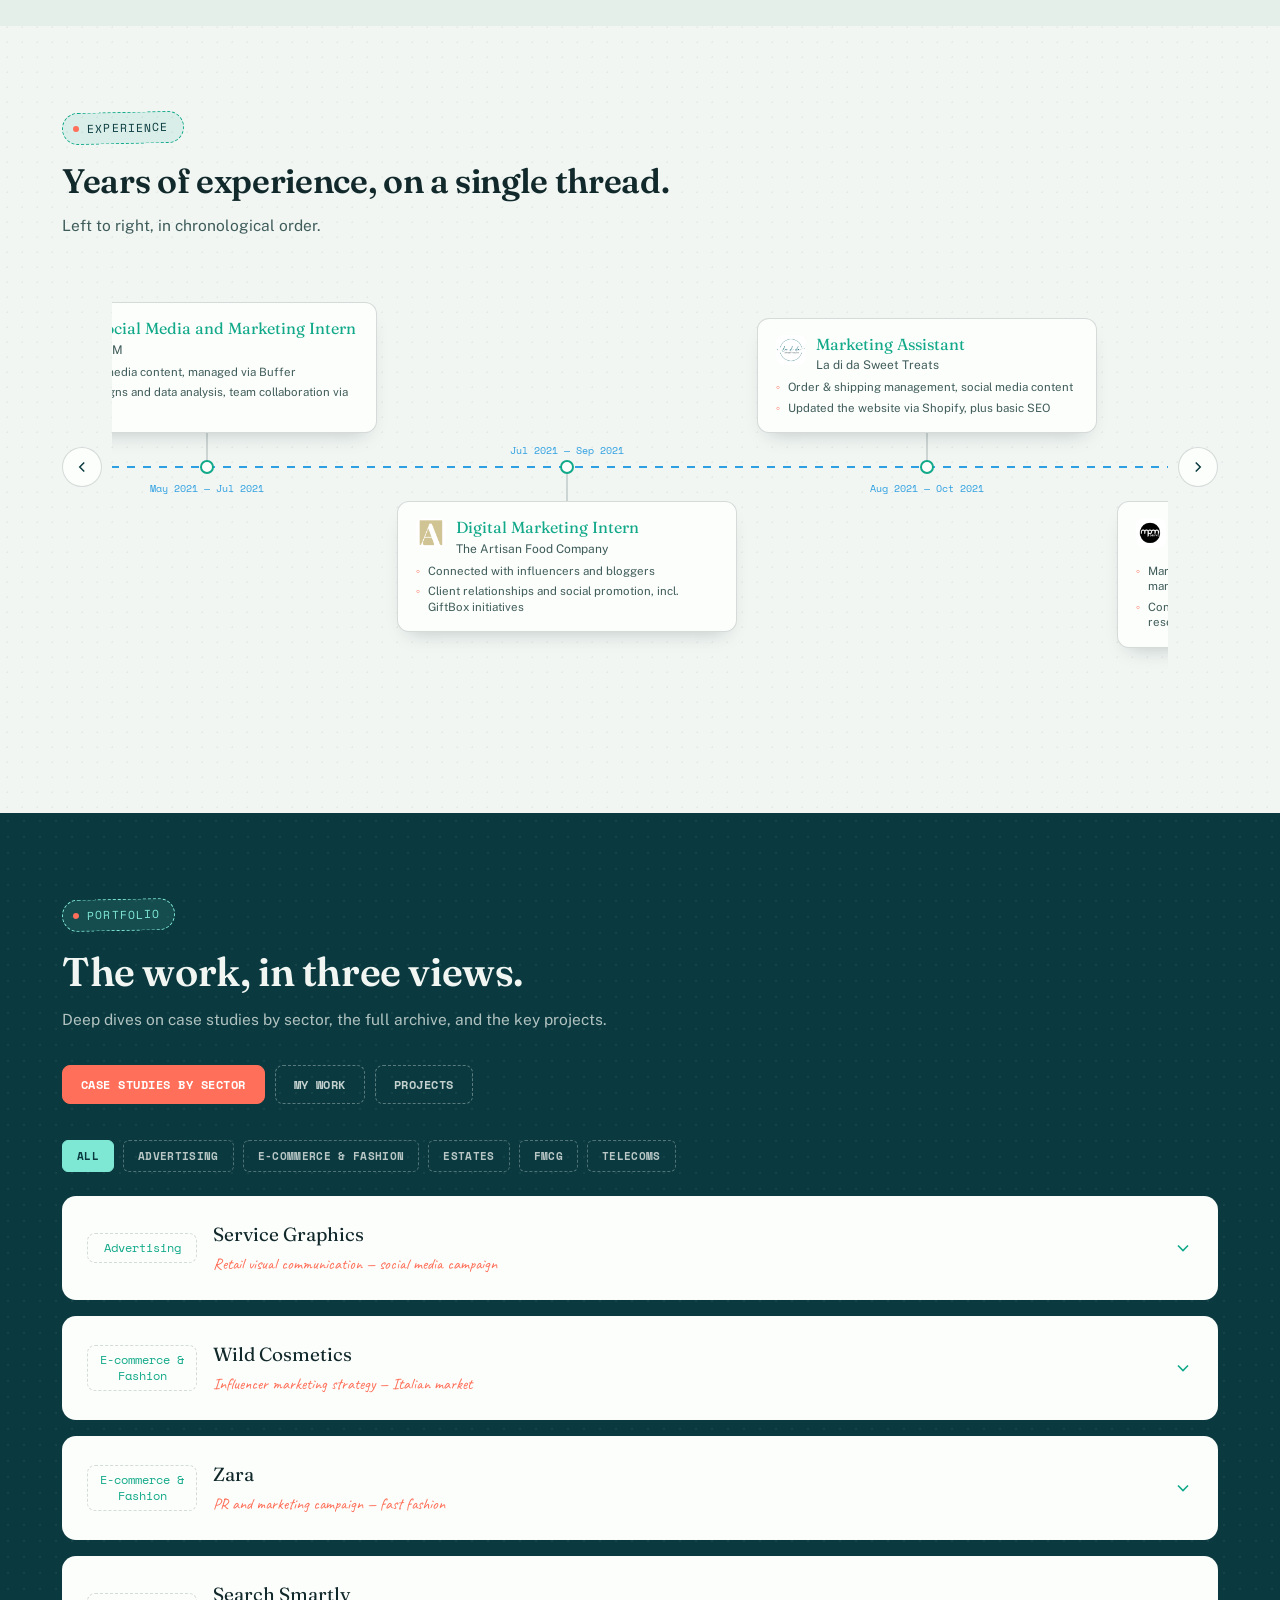
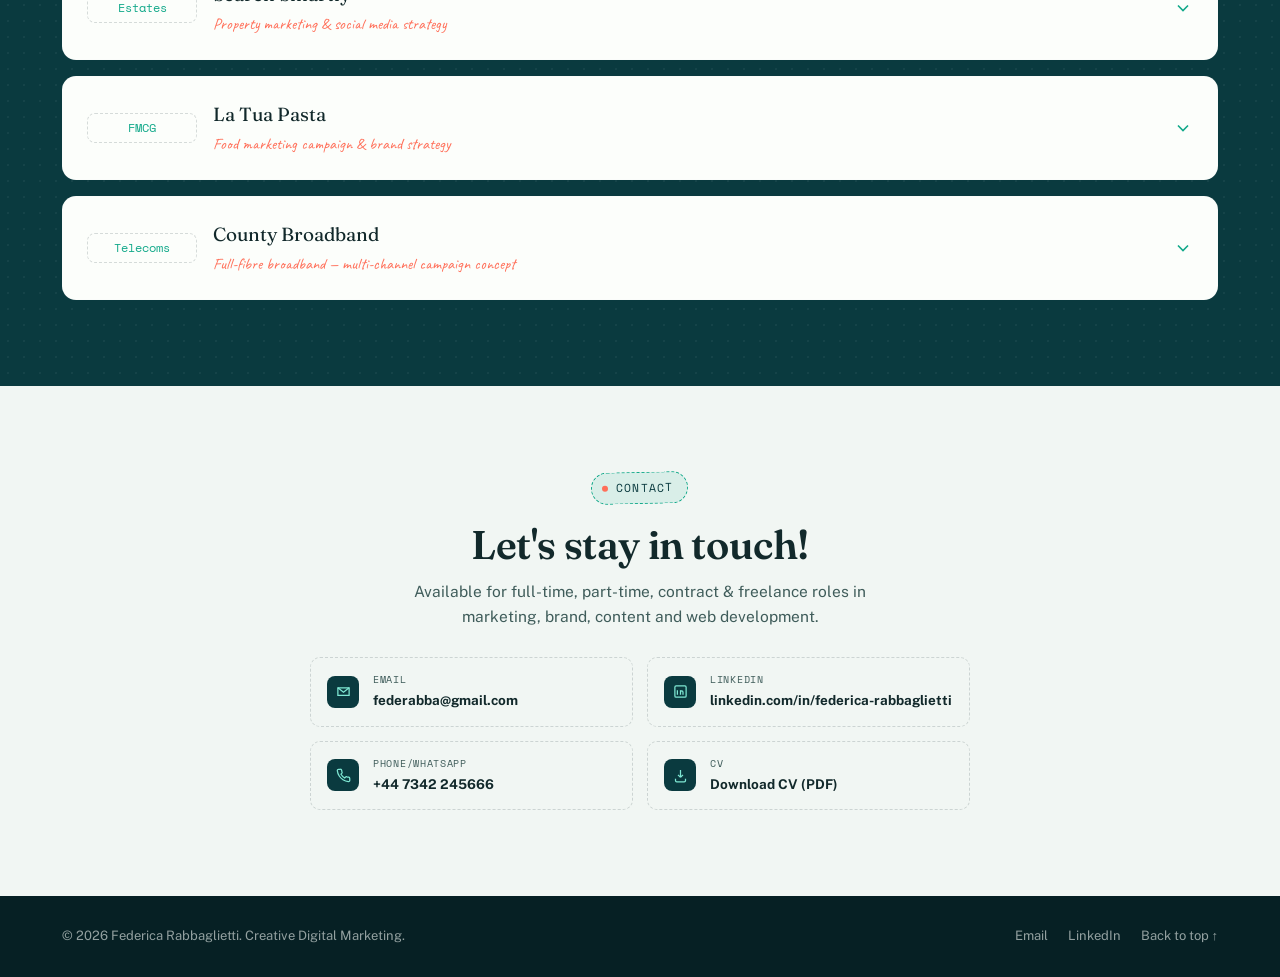
==== commit 80899688: "Add files via upload" ====
--- a/index.html
+++ b/index.html
@@ -47,10 +47,11 @@
         <div class="photo-hello">
           Hello!
           <svg viewBox="0 0 40 40" width="30" height="30">
-            <path d="M20 3 C27 2.5, 33.5 7.5, 34.5 15.5 C35.5 23.5, 30.5 31, 22.5 33.5 C14.5 36, 5.5 30.5, 4.5 21.5 C3.5 13, 9.5 3.5, 20 3 Z" fill="none" stroke="var(--coral)" stroke-width="2" stroke-linecap="round" stroke-linejoin="round"/>
-            <line x1="13.5" y1="13.5" x2="12.5" y2="20" stroke="var(--coral)" stroke-width="2" stroke-linecap="round"/>
-            <line x1="26.5" y1="14.5" x2="25.5" y2="21" stroke="var(--coral)" stroke-width="2" stroke-linecap="round"/>
-            <path d="M11 23.5 Q19 31 29 21.5" fill="none" stroke="var(--coral)" stroke-width="2" stroke-linecap="round"/>
+            <path d="M20 3 C27 2.5, 33.5 7.5, 34.5 15.5 C35.5 23.5, 30.5 31, 22.5 33.5 C14.5 36, 5.5 30.5, 4.5 21.5 C3.5 13, 9.5 3.5, 20 3 Z" fill="none" stroke="var(--coral)" stroke-width="2.2" stroke-linecap="round" stroke-linejoin="round"/>
+            <path d="M19.5 4.2 C26 4, 32.3 9.2, 33.3 16.7 C34.3 24, 29.3 30.3, 21.6 32.3 C14.3 34.3, 6.8 29.2, 5.7 20.8" fill="none" stroke="var(--coral)" stroke-width="1.2" stroke-linecap="round" opacity="0.5"/>
+            <path d="M11.8 15.3 Q13.6 13.3 15.3 15.1 Q13.8 17.4 11.8 15.3 Z" fill="var(--coral)"/>
+            <path d="M24.8 16.2 Q26.7 14.1 28.3 15.8 Q26.9 18.2 24.8 16.2 Z" fill="var(--coral)"/>
+            <path d="M11 23.5 Q19 32 29.5 21" fill="none" stroke="var(--coral)" stroke-width="2.6" stroke-linecap="round"/>
           </svg>
         </div>
         <div class="polaroid reveal">
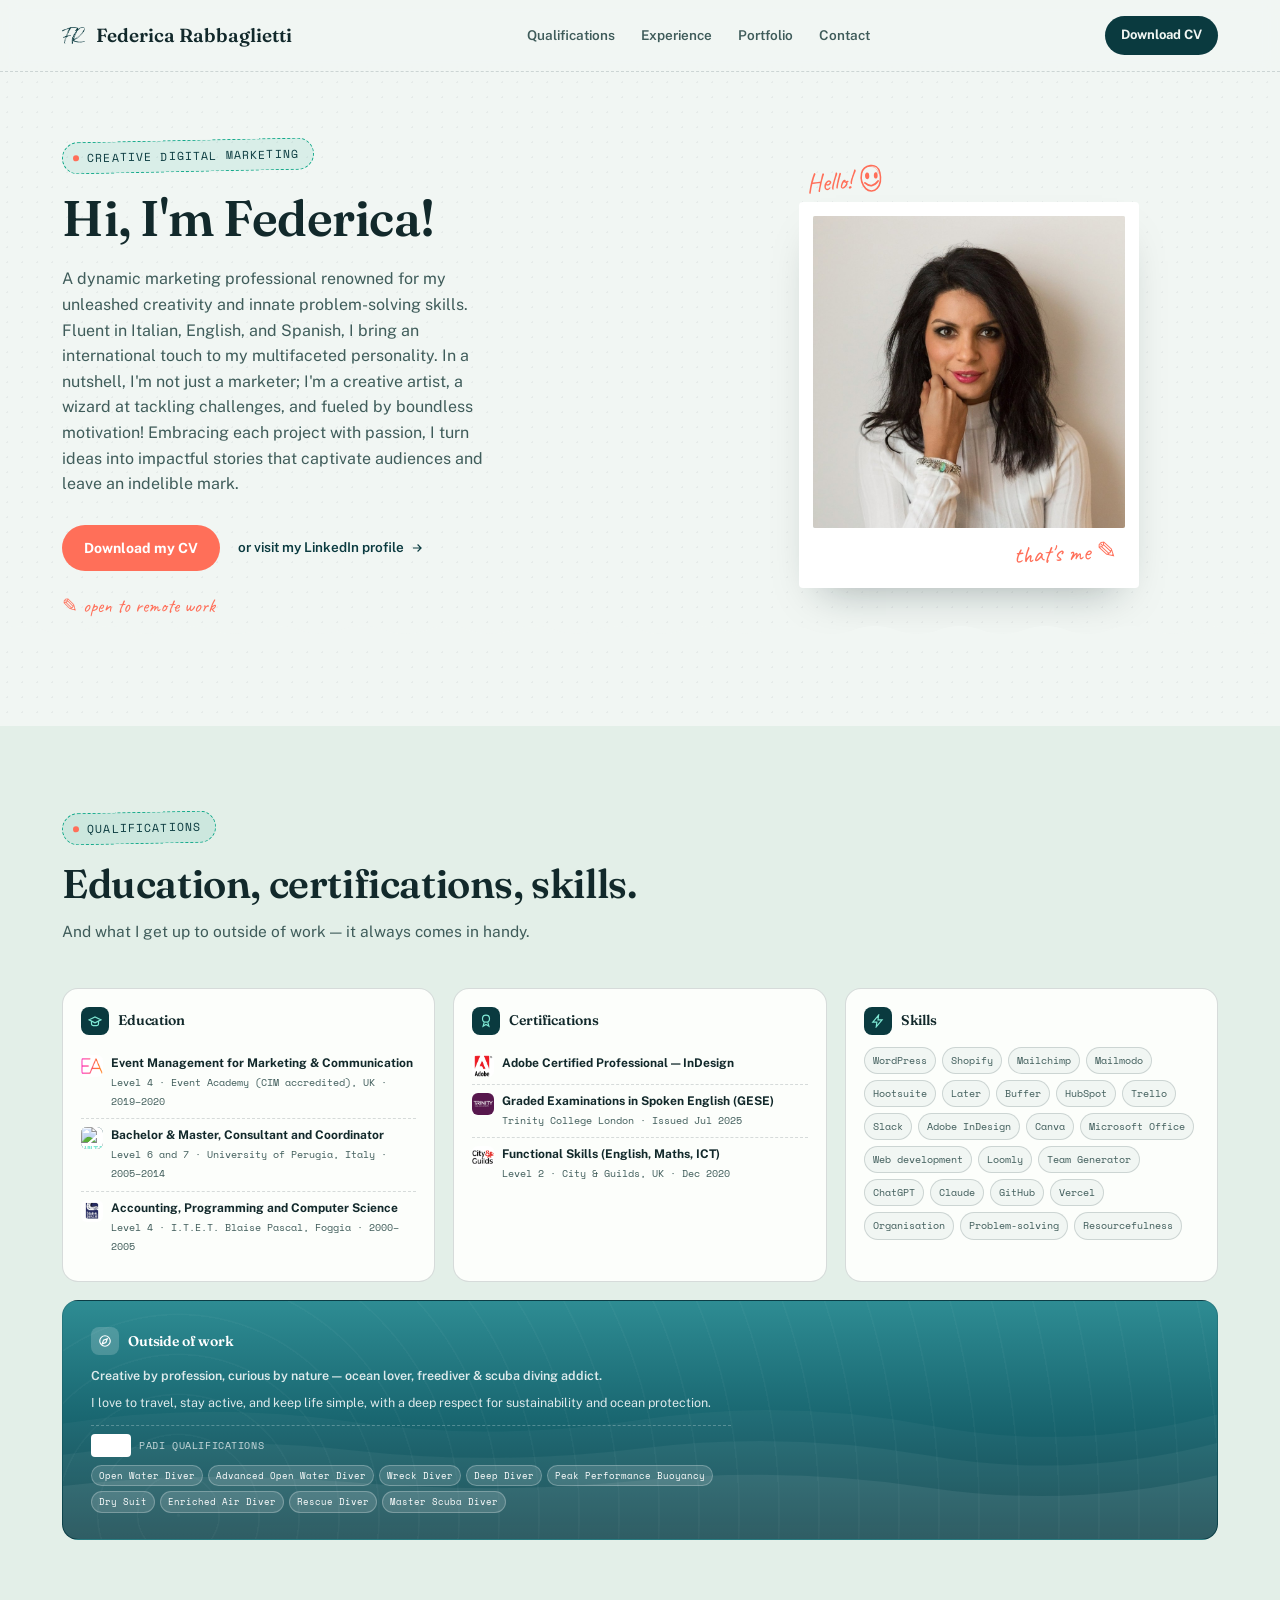
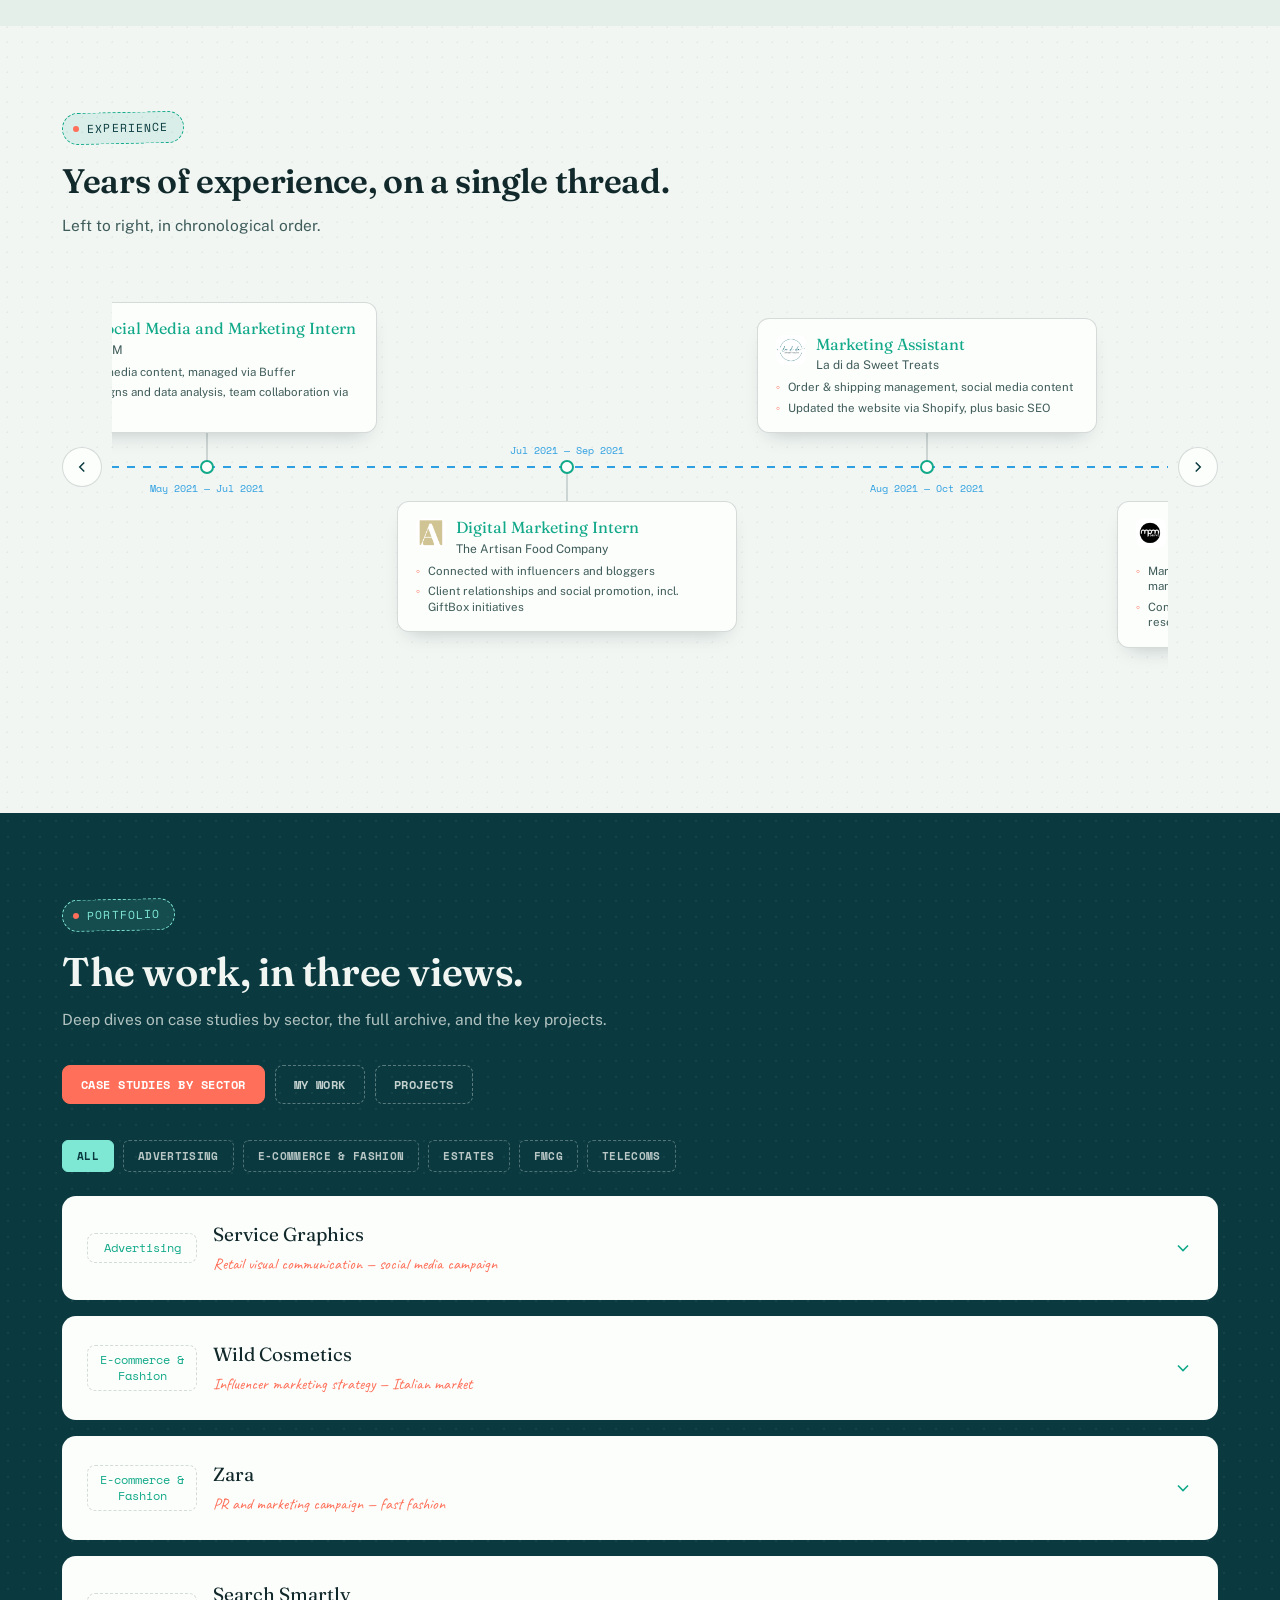
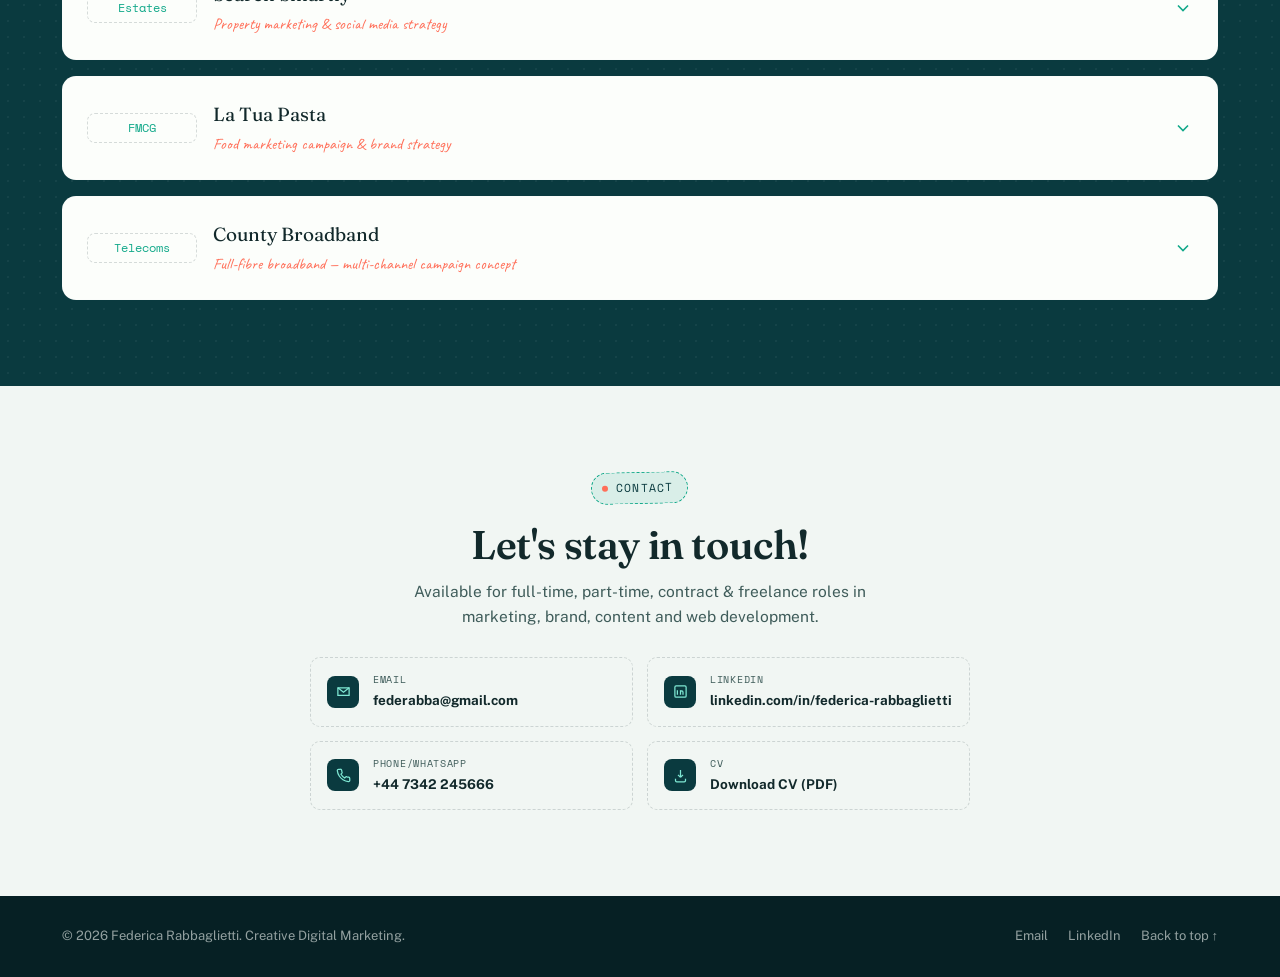
==== commit 108f28e4: "Add files via upload" ====
--- a/index.html
+++ b/index.html
@@ -46,12 +46,12 @@
       <div class="hero-photo-wrap">
         <div class="photo-hello">
           Hello!
-          <svg viewBox="0 0 40 40" width="30" height="30">
-            <path d="M20 3 C27 2.5, 33.5 7.5, 34.5 15.5 C35.5 23.5, 30.5 31, 22.5 33.5 C14.5 36, 5.5 30.5, 4.5 21.5 C3.5 13, 9.5 3.5, 20 3 Z" fill="none" stroke="var(--coral)" stroke-width="2.2" stroke-linecap="round" stroke-linejoin="round"/>
-            <path d="M19.5 4.2 C26 4, 32.3 9.2, 33.3 16.7 C34.3 24, 29.3 30.3, 21.6 32.3 C14.3 34.3, 6.8 29.2, 5.7 20.8" fill="none" stroke="var(--coral)" stroke-width="1.2" stroke-linecap="round" opacity="0.5"/>
-            <path d="M11.8 15.3 Q13.6 13.3 15.3 15.1 Q13.8 17.4 11.8 15.3 Z" fill="var(--coral)"/>
-            <path d="M24.8 16.2 Q26.7 14.1 28.3 15.8 Q26.9 18.2 24.8 16.2 Z" fill="var(--coral)"/>
-            <path d="M11 23.5 Q19 32 29.5 21" fill="none" stroke="var(--coral)" stroke-width="2.6" stroke-linecap="round"/>
+          <svg viewBox="0 0 40 42" width="29" height="30">
+            <path d="M20 2.5 C26.5 2, 31.5 6, 32.5 13 C33.5 20, 33 29, 27 35 C22.5 39.5, 15 39, 11 34 C6 28, 5 19, 7 12 C9 5.5, 14 3, 20 2.5 Z" fill="none" stroke="var(--coral)" stroke-width="2.2" stroke-linecap="round" stroke-linejoin="round"/>
+            <path d="M19.3 3.7 C25.3 3.6, 29.8 7.8, 30.8 14.3" fill="none" stroke="var(--coral)" stroke-width="1.1" stroke-linecap="round" opacity="0.45"/>
+            <path d="M13.5 12 C16 11, 18 13, 17.3 18 C16.6 22.5, 11.8 22, 11.5 17.5 C11.3 15 12 12.8 13.5 12 Z" fill="var(--coral)"/>
+            <path d="M25.8 12.7 C28.2 11.8, 29.8 14, 28.9 18.7 C28 22.8, 23.6 21.8, 23.7 17.5 C23.8 15.2 24.5 13.4 25.8 12.7 Z" fill="var(--coral)"/>
+            <path d="M10.5 26 Q19.5 35.5 29 25" fill="none" stroke="var(--coral)" stroke-width="2.6" stroke-linecap="round"/>
           </svg>
         </div>
         <div class="polaroid reveal">
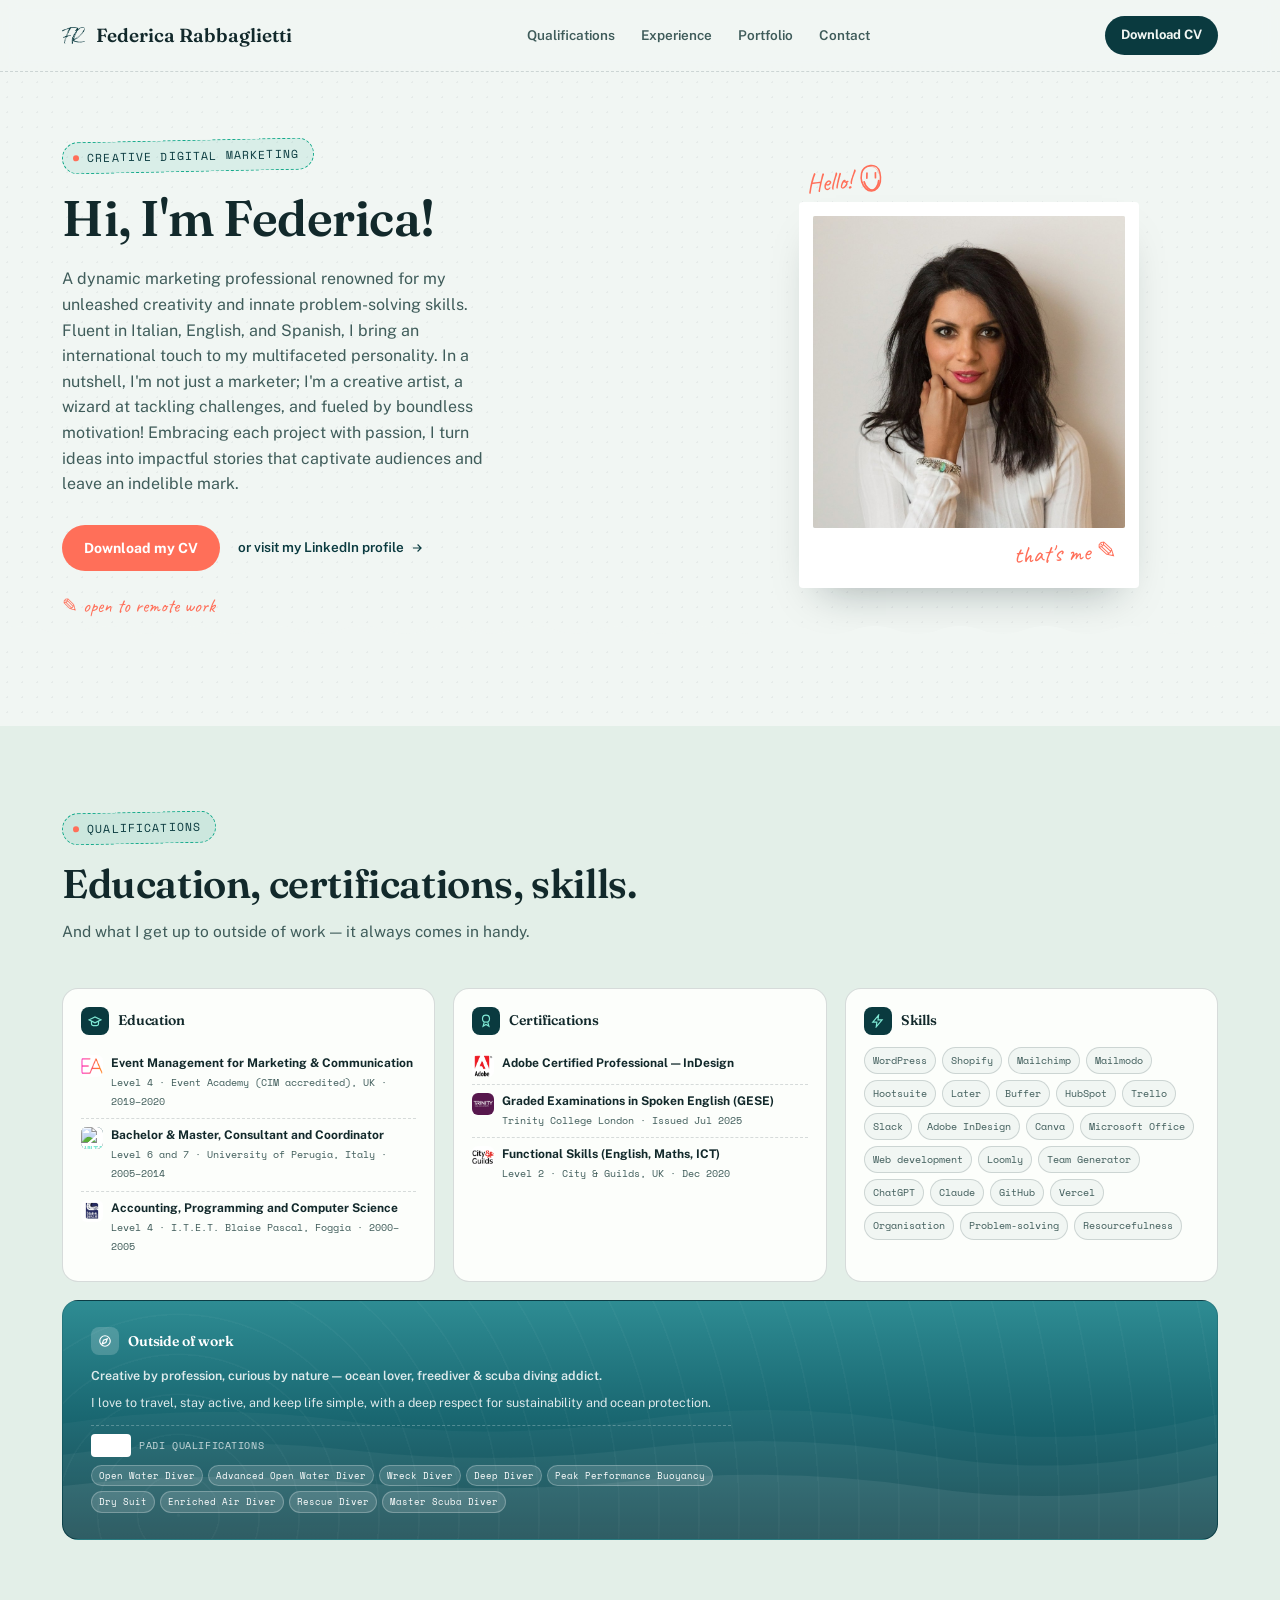
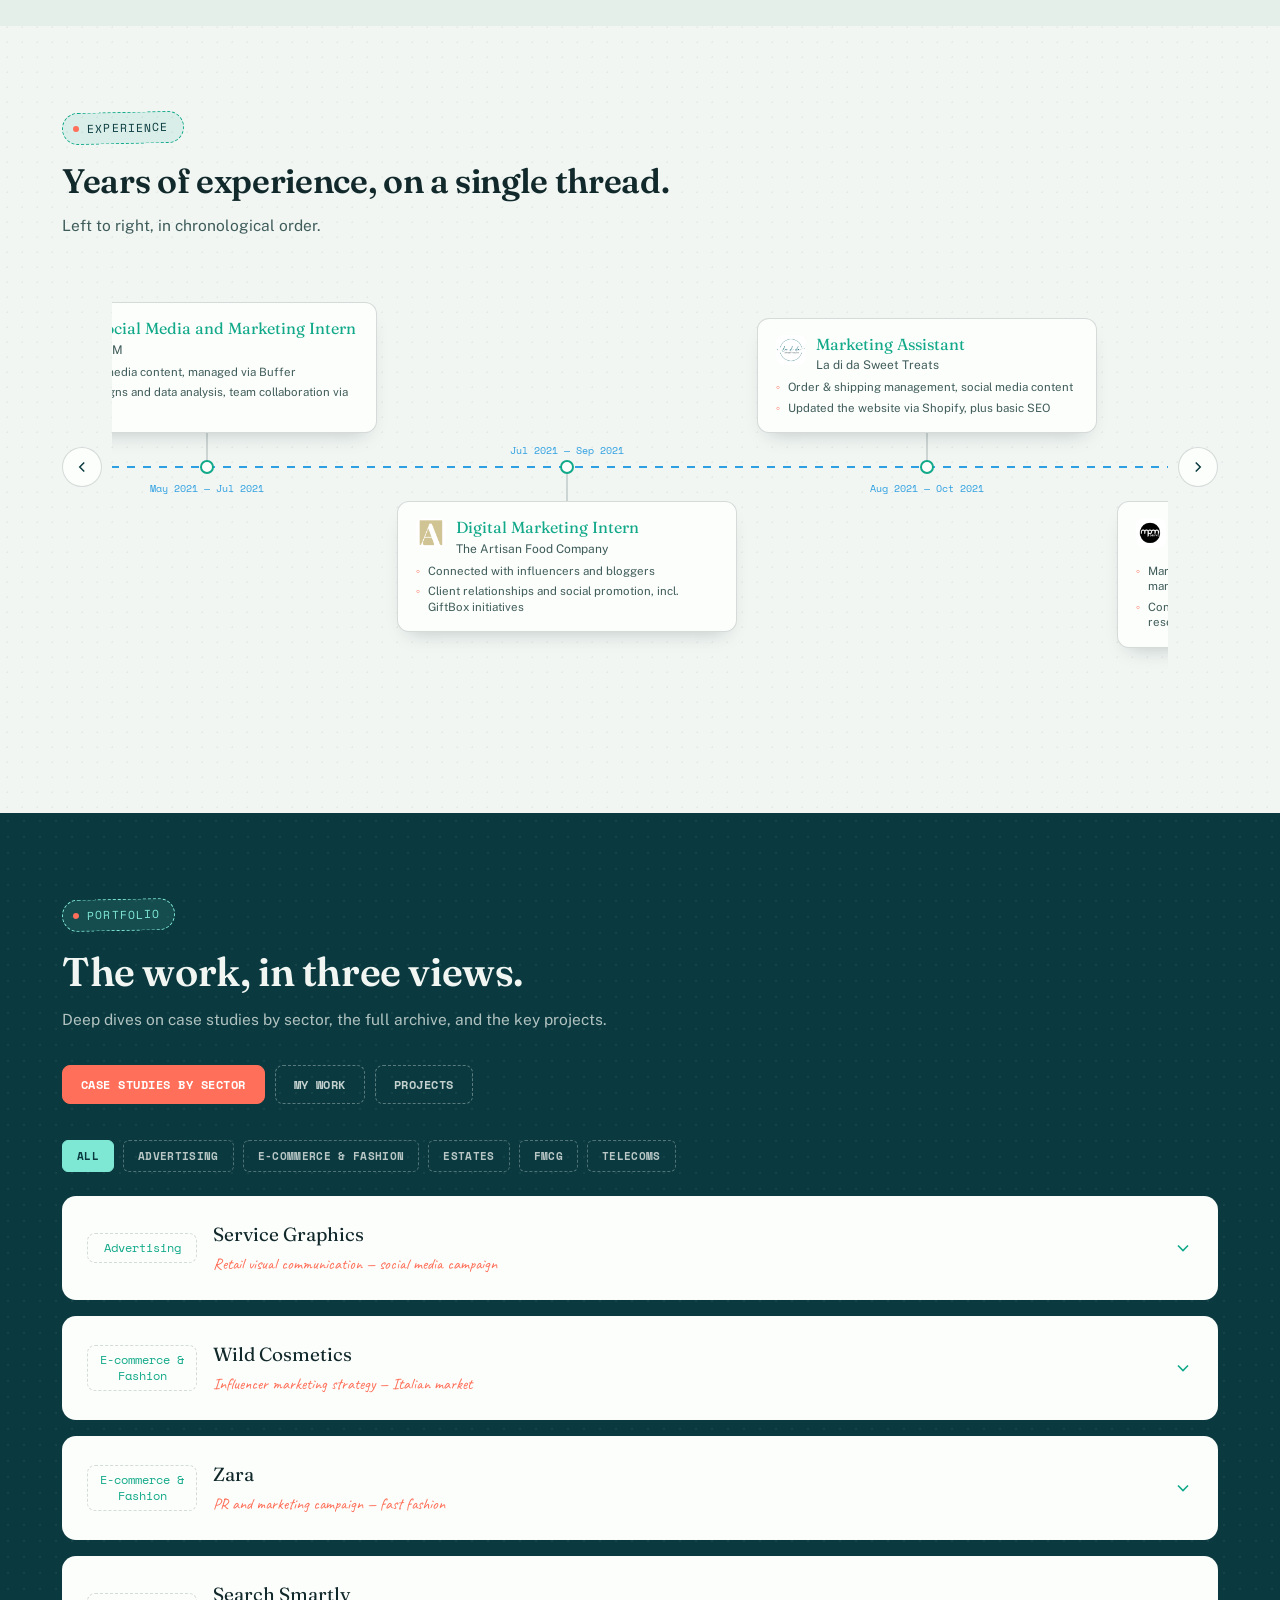
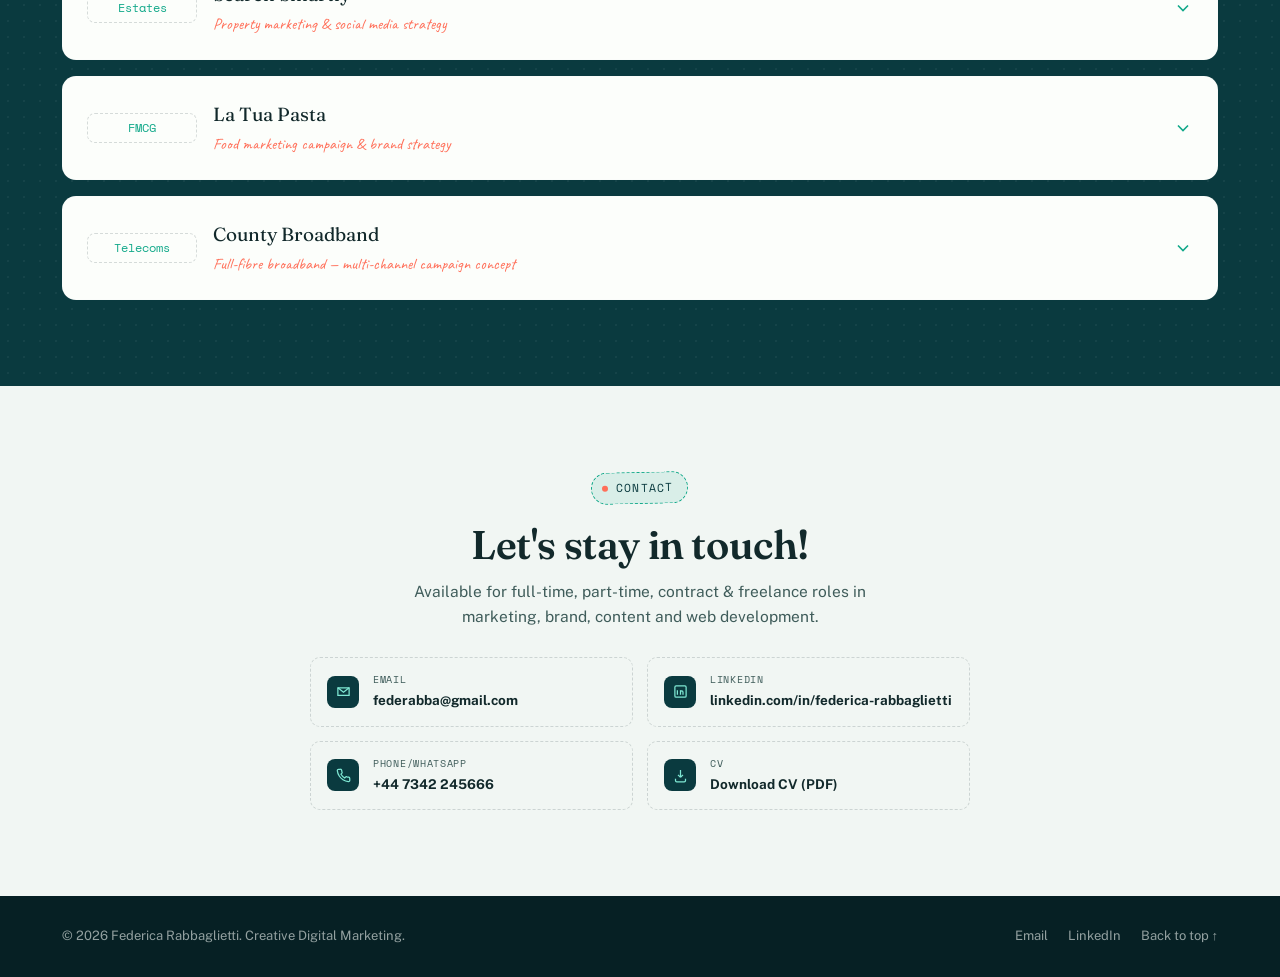
==== commit cd19379a: "Add files via upload" ====
--- a/index.html
+++ b/index.html
@@ -49,9 +49,9 @@
           <svg viewBox="0 0 40 42" width="29" height="30">
             <path d="M20 2.5 C26.5 2, 31.5 6, 32.5 13 C33.5 20, 33 29, 27 35 C22.5 39.5, 15 39, 11 34 C6 28, 5 19, 7 12 C9 5.5, 14 3, 20 2.5 Z" fill="none" stroke="var(--coral)" stroke-width="2.2" stroke-linecap="round" stroke-linejoin="round"/>
             <path d="M19.3 3.7 C25.3 3.6, 29.8 7.8, 30.8 14.3" fill="none" stroke="var(--coral)" stroke-width="1.1" stroke-linecap="round" opacity="0.45"/>
-            <path d="M13.5 12 C16 11, 18 13, 17.3 18 C16.6 22.5, 11.8 22, 11.5 17.5 C11.3 15 12 12.8 13.5 12 Z" fill="var(--coral)"/>
-            <path d="M25.8 12.7 C28.2 11.8, 29.8 14, 28.9 18.7 C28 22.8, 23.6 21.8, 23.7 17.5 C23.8 15.2 24.5 13.4 25.8 12.7 Z" fill="var(--coral)"/>
-            <path d="M10.5 26 Q19.5 35.5 29 25" fill="none" stroke="var(--coral)" stroke-width="2.6" stroke-linecap="round"/>
+            <line x1="14.5" y1="12.5" x2="13.7" y2="19.5" stroke="var(--coral)" stroke-width="2.4" stroke-linecap="round"/>
+            <line x1="26.3" y1="13.2" x2="25.8" y2="20" stroke="var(--coral)" stroke-width="2.4" stroke-linecap="round"/>
+            <path d="M9.5 24.5 C10.5 32, 17 37, 20 37 C23 37, 29 32.5, 30 24.5" fill="none" stroke="var(--coral)" stroke-width="2.6" stroke-linecap="round"/>
           </svg>
         </div>
         <div class="polaroid reveal">
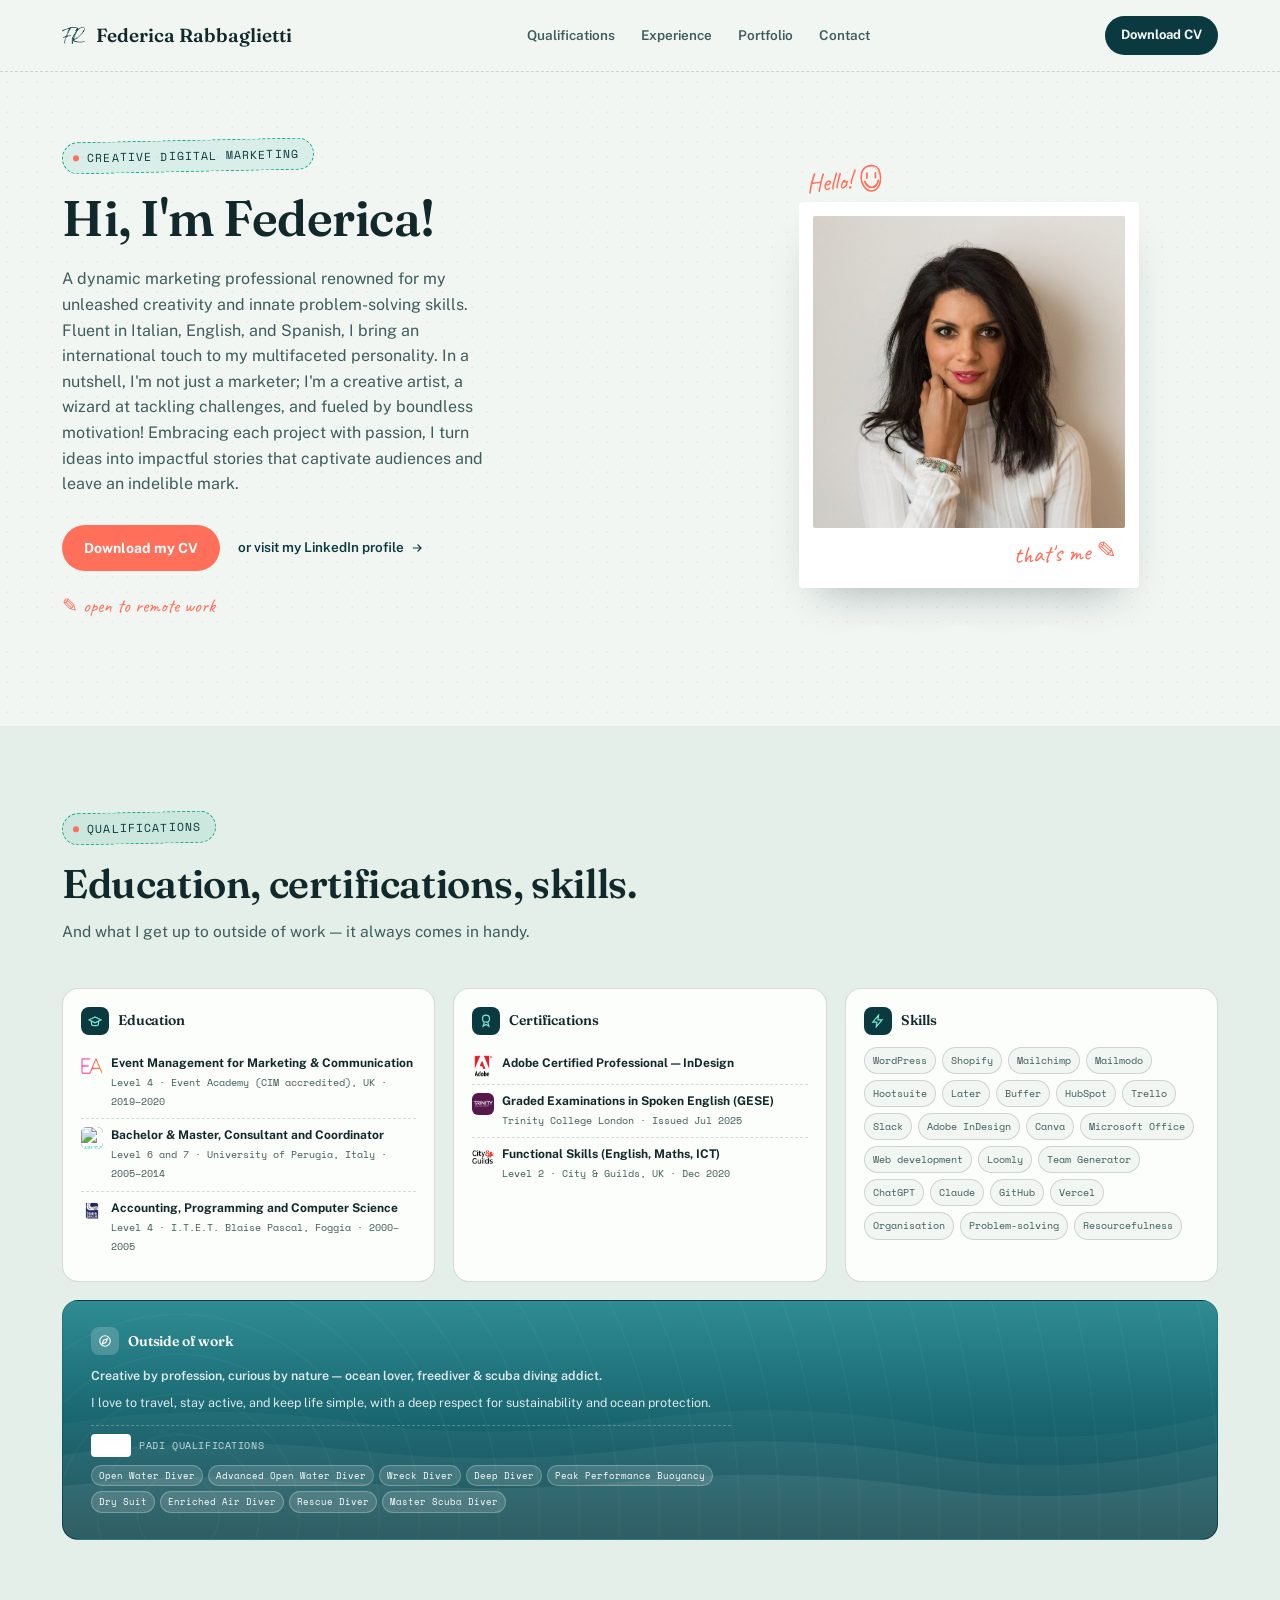
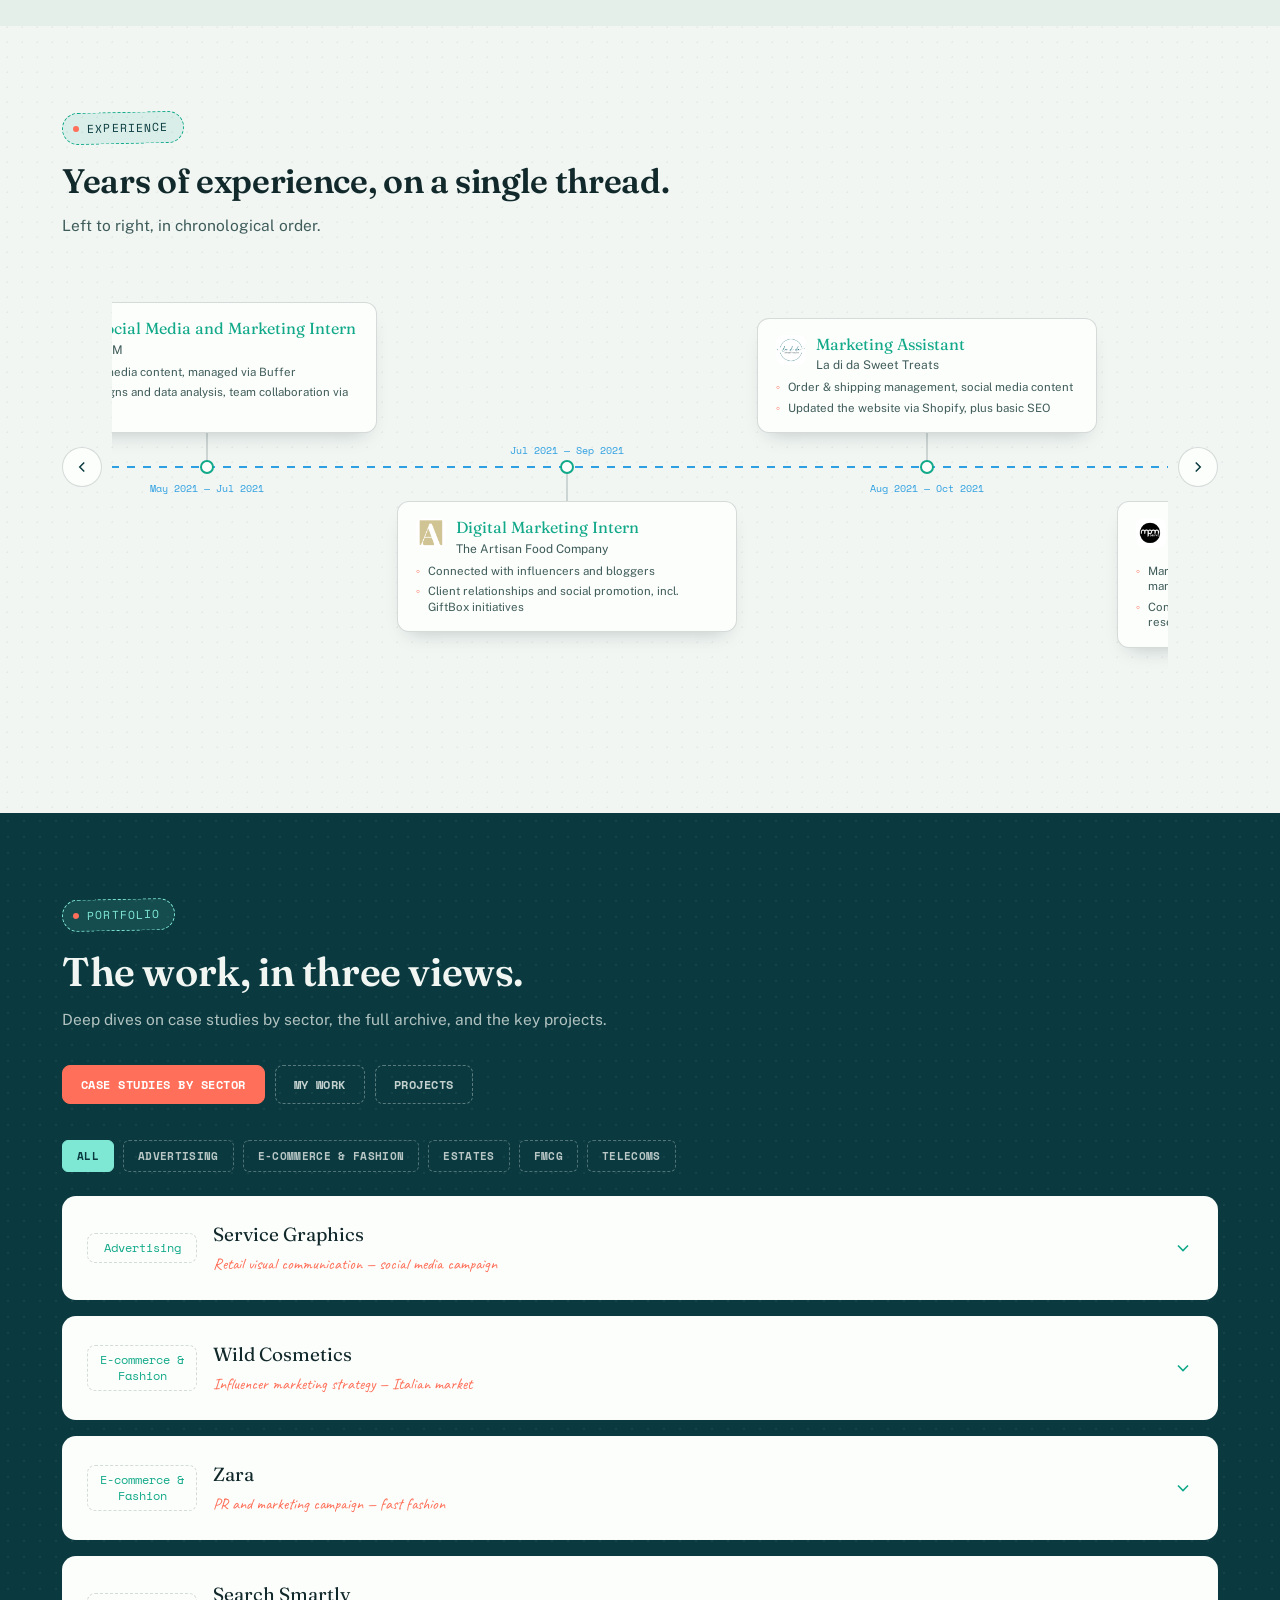
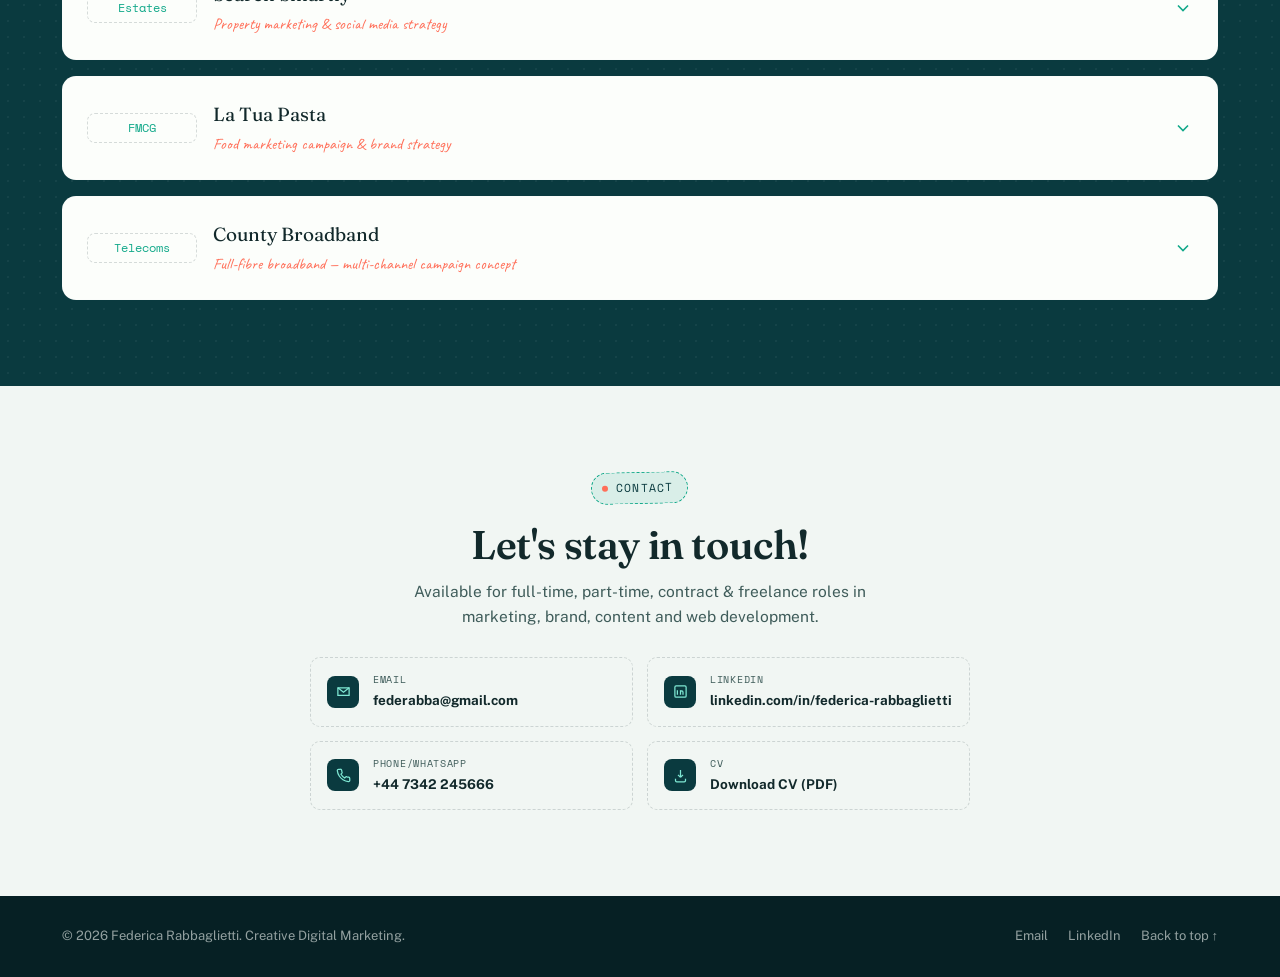
==== commit 3b9bcb30: "Add files via upload" ====
--- a/index.html
+++ b/index.html
@@ -51,7 +51,7 @@
             <path d="M19.3 3.7 C25.3 3.6, 29.8 7.8, 30.8 14.3" fill="none" stroke="var(--coral)" stroke-width="1.1" stroke-linecap="round" opacity="0.45"/>
             <line x1="14.5" y1="12.5" x2="13.7" y2="19.5" stroke="var(--coral)" stroke-width="2.4" stroke-linecap="round"/>
             <line x1="26.3" y1="13.2" x2="25.8" y2="20" stroke="var(--coral)" stroke-width="2.4" stroke-linecap="round"/>
-            <path d="M9.5 24.5 C10.5 32, 17 37, 20 37 C23 37, 29 32.5, 30 24.5" fill="none" stroke="var(--coral)" stroke-width="2.6" stroke-linecap="round"/>
+            <path d="M10.5 24 C11.5 29.5, 16.5 33, 20 33 C23.5 33, 28.5 29.5, 29.5 24" fill="none" stroke="var(--coral)" stroke-width="2.6" stroke-linecap="round"/>
           </svg>
         </div>
         <div class="polaroid reveal">
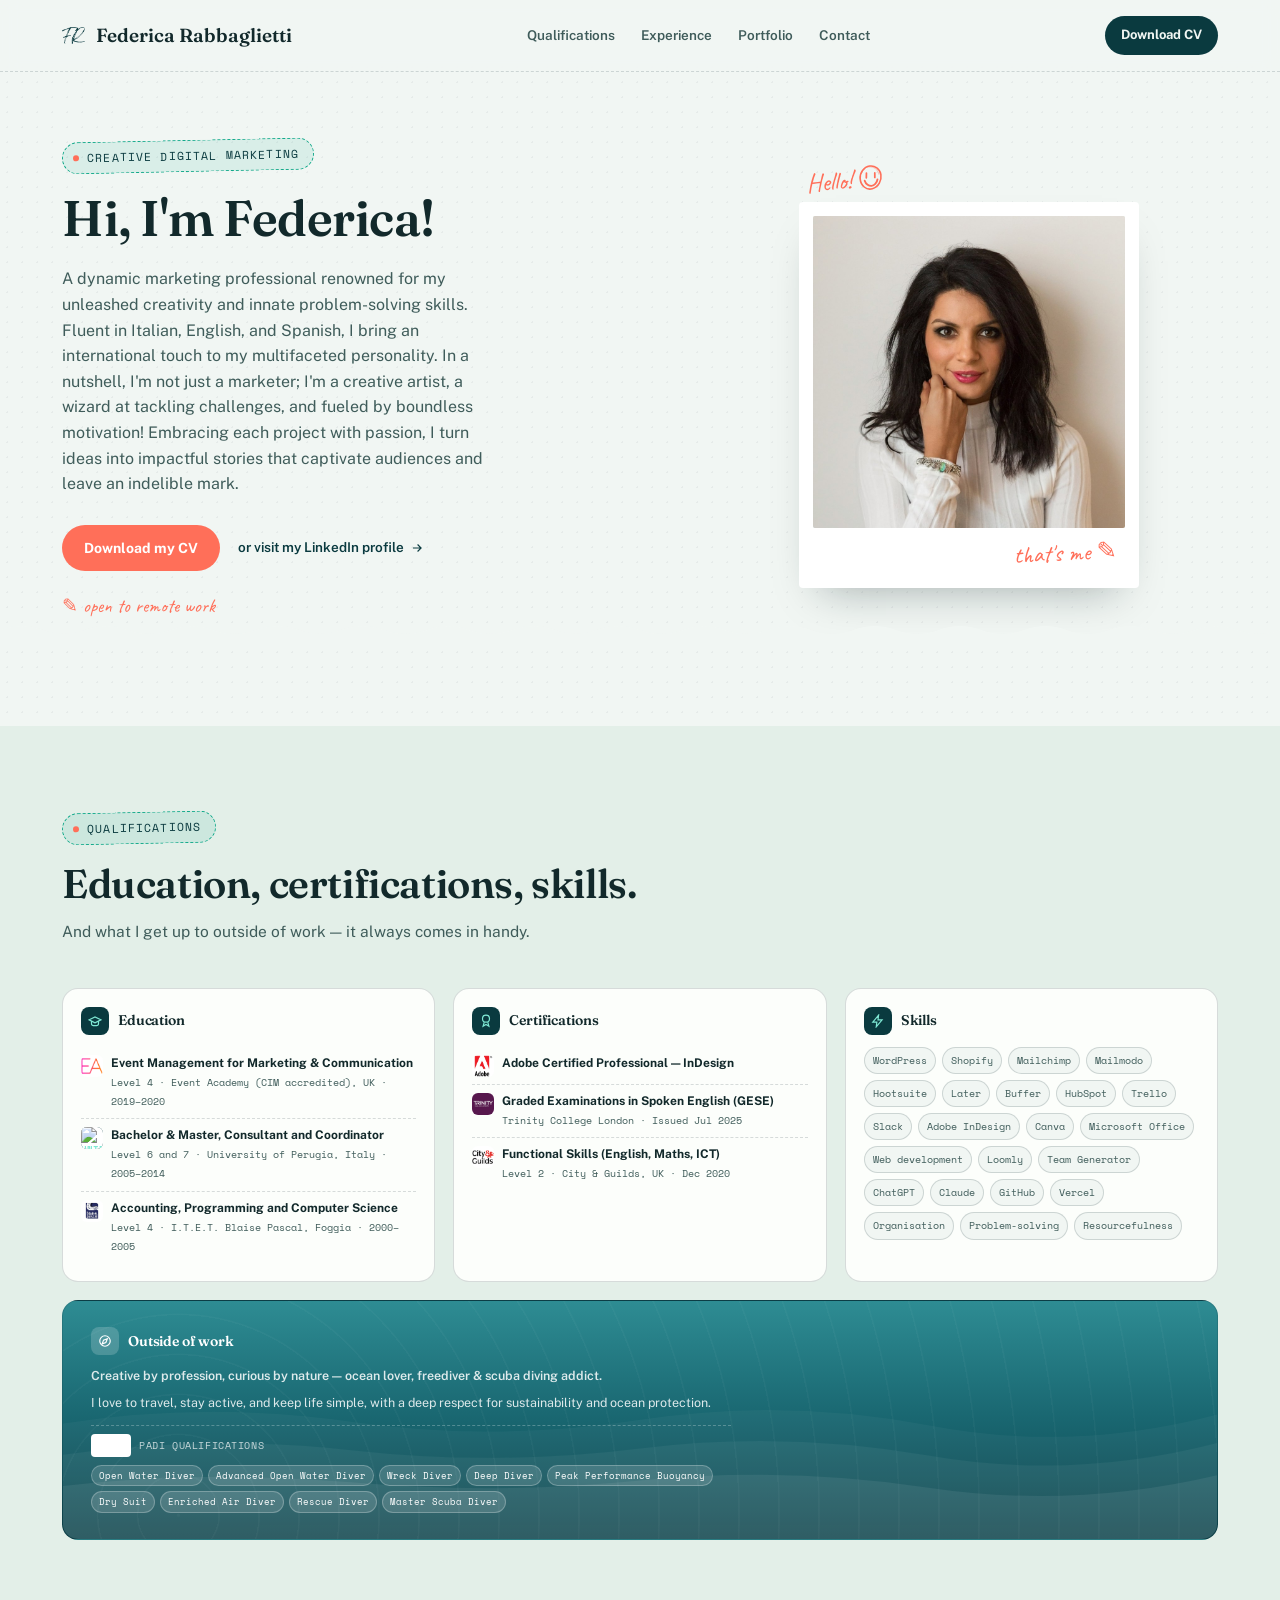
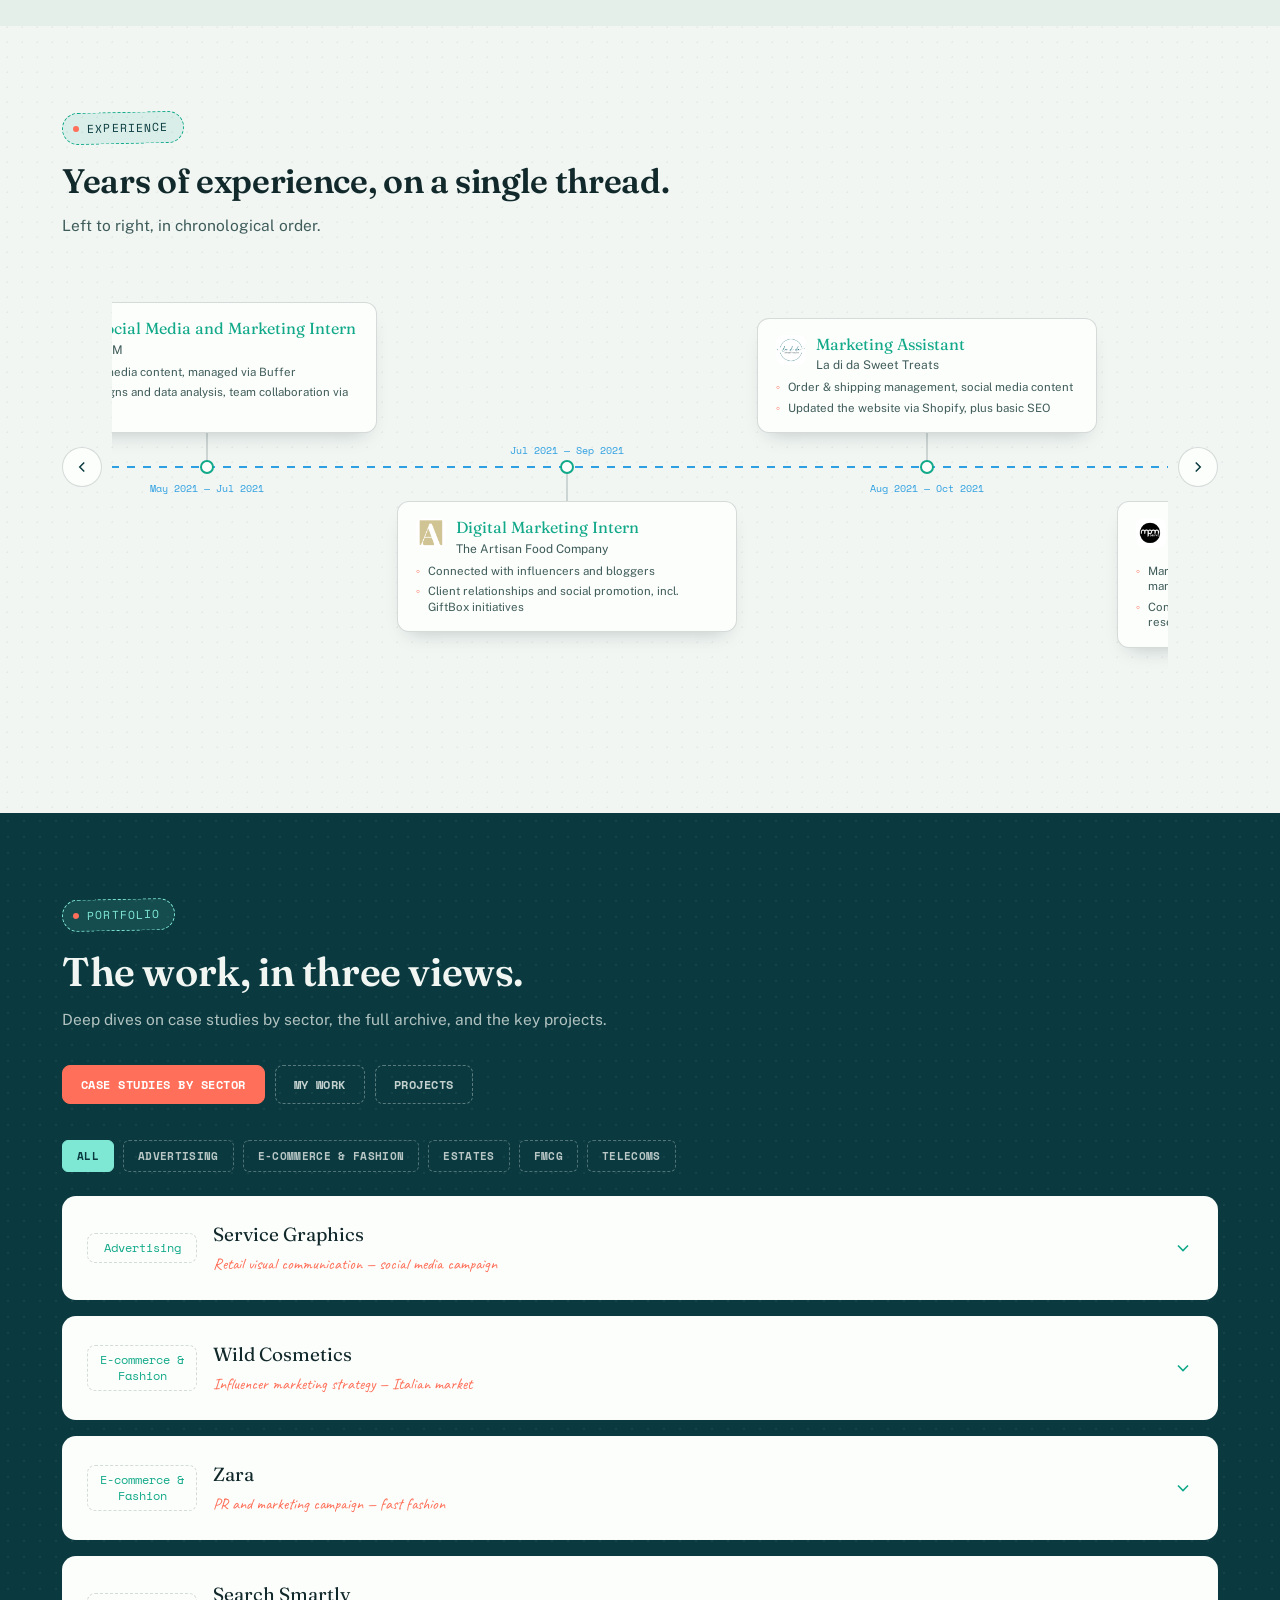
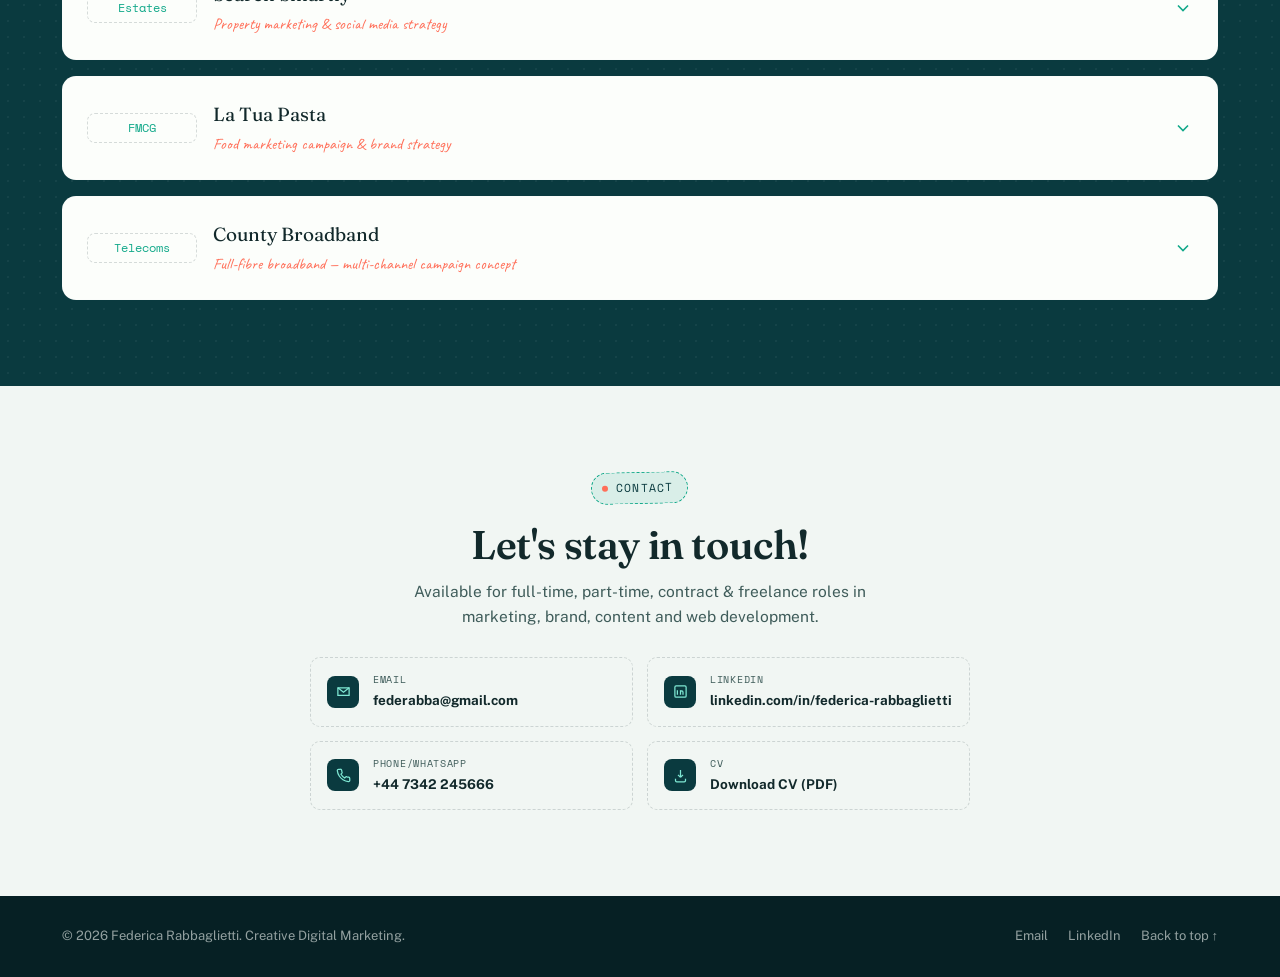
==== commit 471e7638: "Add files via upload" ====
--- a/index.html
+++ b/index.html
@@ -46,12 +46,12 @@
       <div class="hero-photo-wrap">
         <div class="photo-hello">
           Hello!
-          <svg viewBox="0 0 40 42" width="29" height="30">
-            <path d="M20 2.5 C26.5 2, 31.5 6, 32.5 13 C33.5 20, 33 29, 27 35 C22.5 39.5, 15 39, 11 34 C6 28, 5 19, 7 12 C9 5.5, 14 3, 20 2.5 Z" fill="none" stroke="var(--coral)" stroke-width="2.2" stroke-linecap="round" stroke-linejoin="round"/>
-            <path d="M19.3 3.7 C25.3 3.6, 29.8 7.8, 30.8 14.3" fill="none" stroke="var(--coral)" stroke-width="1.1" stroke-linecap="round" opacity="0.45"/>
-            <line x1="14.5" y1="12.5" x2="13.7" y2="19.5" stroke="var(--coral)" stroke-width="2.4" stroke-linecap="round"/>
-            <line x1="26.3" y1="13.2" x2="25.8" y2="20" stroke="var(--coral)" stroke-width="2.4" stroke-linecap="round"/>
-            <path d="M10.5 24 C11.5 29.5, 16.5 33, 20 33 C23.5 33, 28.5 29.5, 29.5 24" fill="none" stroke="var(--coral)" stroke-width="2.6" stroke-linecap="round"/>
+          <svg viewBox="0 0 40 40" width="29" height="29">
+            <path d="M19 3 C26 2.5, 33 8, 33.5 16 C34 24, 29 33, 20 34.5 C11.5 36, 4.5 29, 4.5 19.5 C4.5 11, 11 3.5, 19 3 Z" fill="none" stroke="var(--coral)" stroke-width="2.2" stroke-linecap="round" stroke-linejoin="round"/>
+            <path d="M18.3 4.2 C24.5 3.9, 30.3 8.7, 30.8 15.5" fill="none" stroke="var(--coral)" stroke-width="1.1" stroke-linecap="round" opacity="0.45"/>
+            <line x1="13.8" y1="12.3" x2="13.1" y2="18.7" stroke="var(--coral)" stroke-width="2.4" stroke-linecap="round"/>
+            <line x1="25.3" y1="13" x2="24.8" y2="19.2" stroke="var(--coral)" stroke-width="2.4" stroke-linecap="round"/>
+            <path d="M10.5 22.5 C11.5 27.5, 16 30.5, 19.3 30.5 C22.7 30.5, 27.2 27.3, 28.2 22.3" fill="none" stroke="var(--coral)" stroke-width="2.6" stroke-linecap="round"/>
           </svg>
         </div>
         <div class="polaroid reveal">
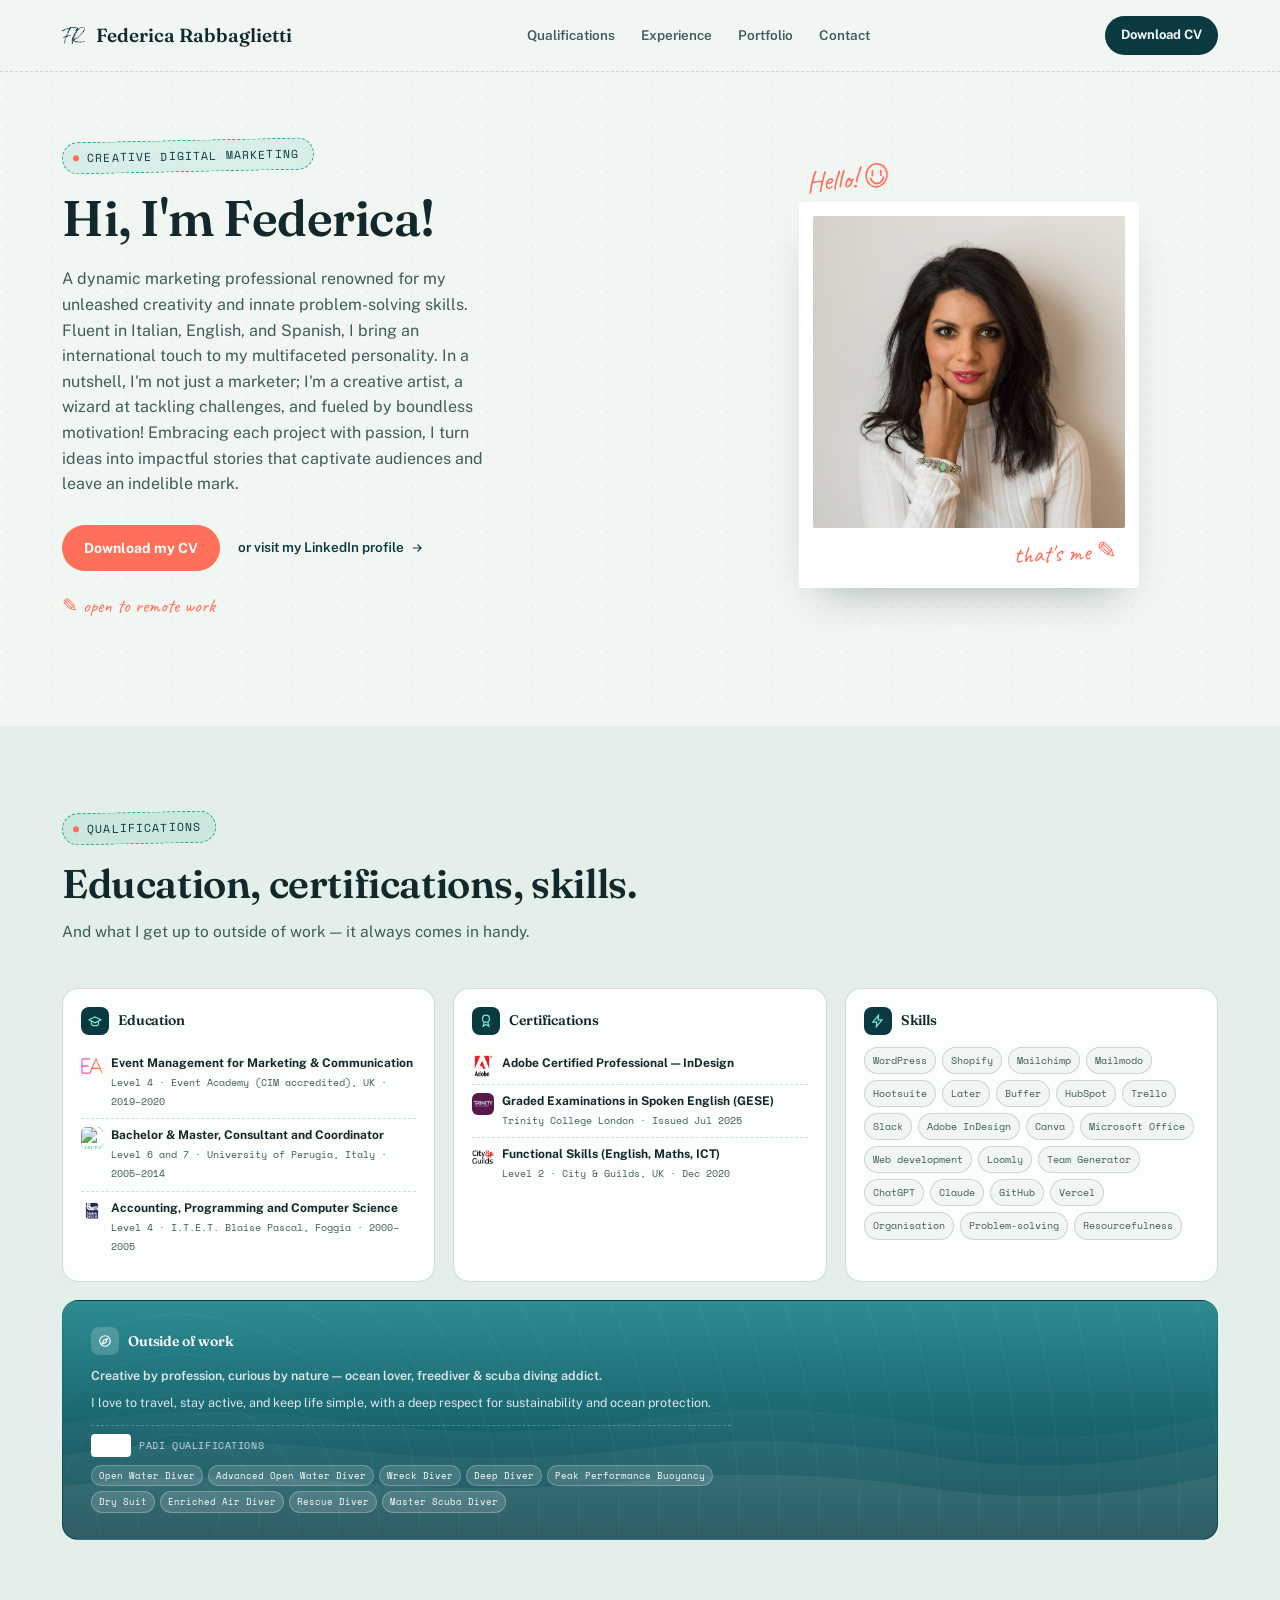
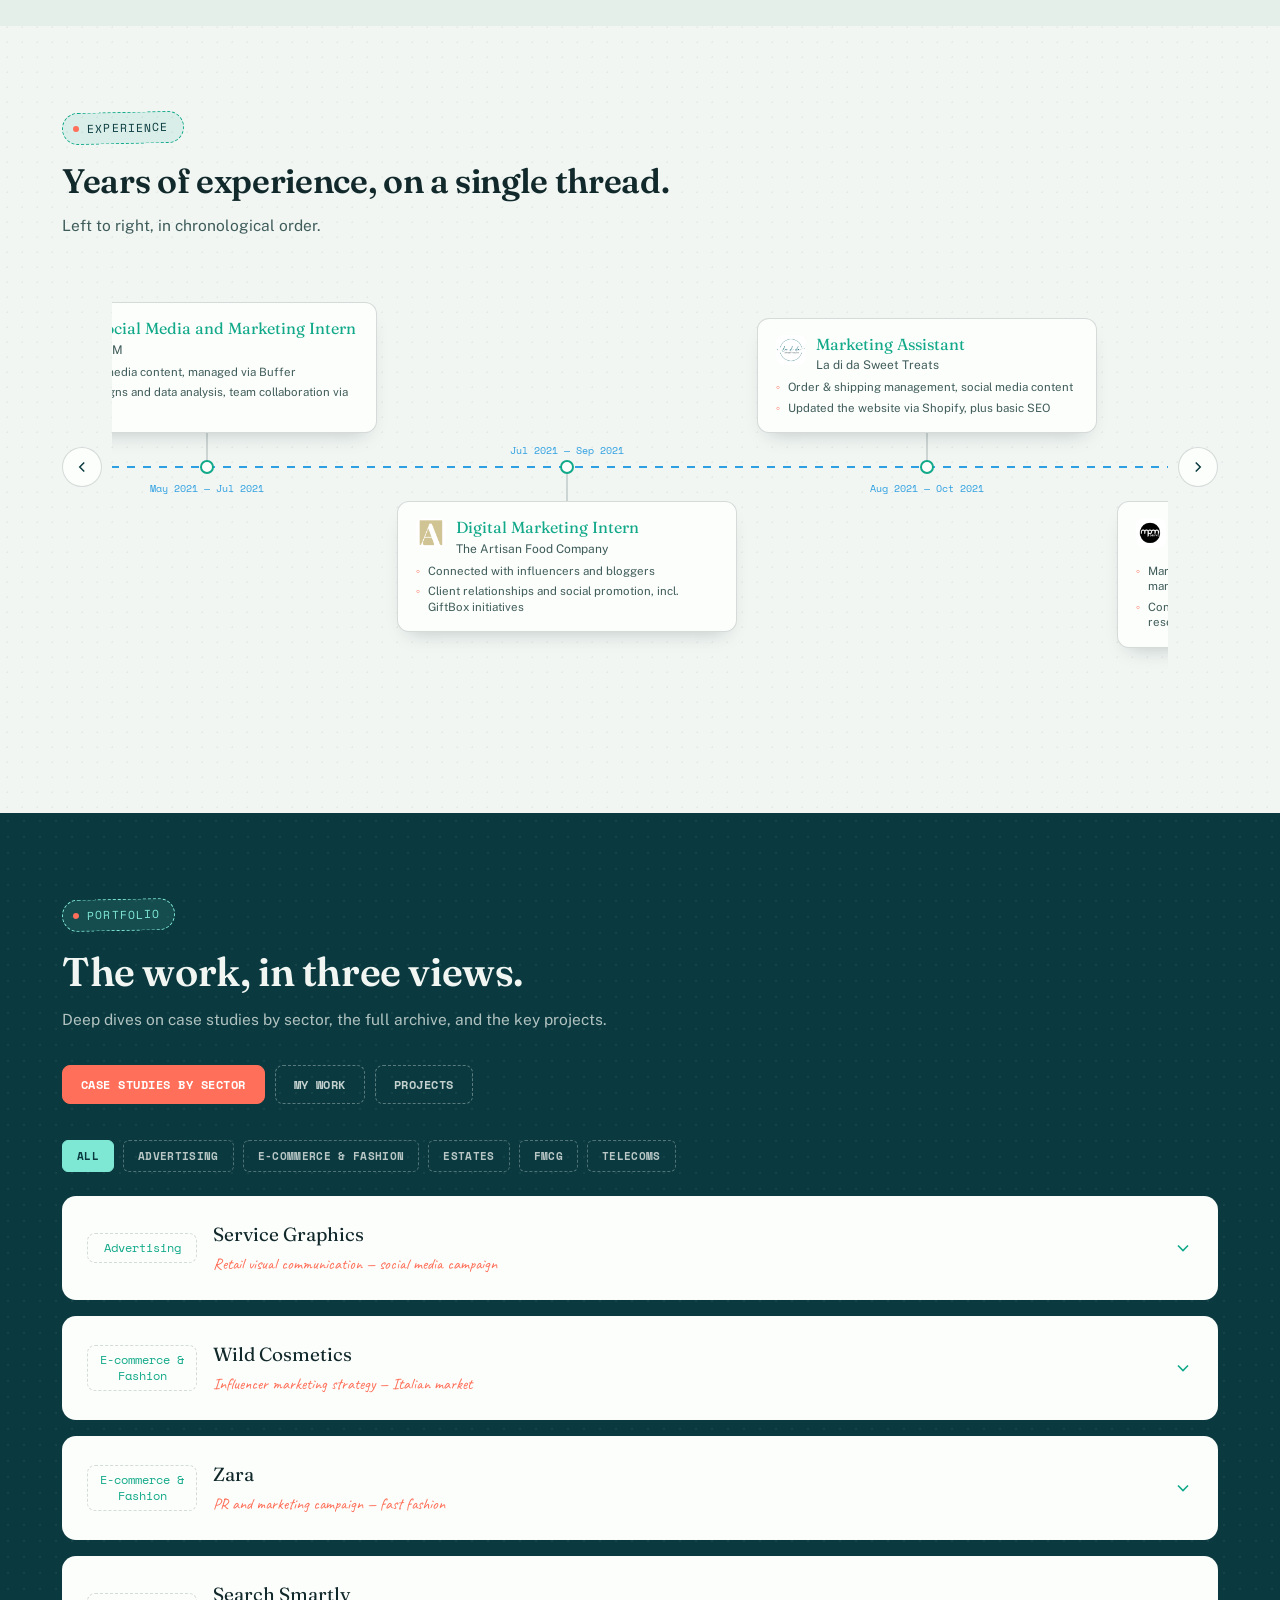
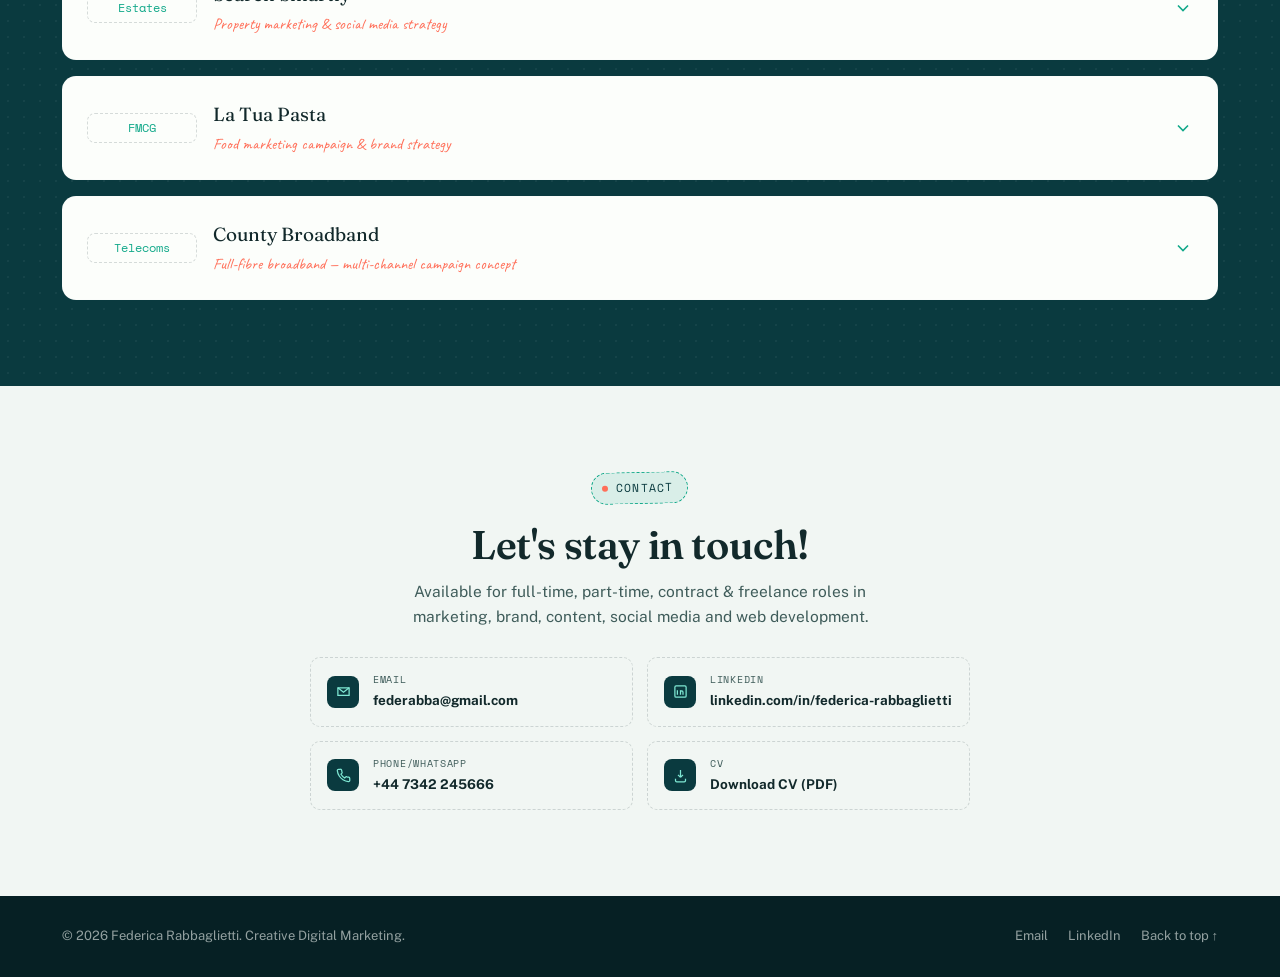
==== commit 6e1fade8: "Add files via upload" ====
--- a/index.html
+++ b/index.html
@@ -181,7 +181,7 @@
     <div class="contact-single">
       <div class="stamp-label"><span class="dot"></span> contact</div>
       <h2 class="section-title">Let's stay in touch!</h2>
-      <p class="section-kicker">Available for full-time, part-time, contract &amp; freelance roles in marketing, brand, content and web development.</p>
+      <p class="section-kicker">Available for full-time, part-time, contract &amp; freelance roles in marketing, brand, content, social media and web development.</p>
       <div class="contact-links">
         <a class="contact-link" href="mailto:federabba@gmail.com">
           <div class="cl-icon"><svg viewBox="0 0 24 24" fill="none" stroke="currentColor" stroke-width="2"><path d="M3 6h18v12H3z"/><path d="M3 6l9 7 9-7"/></svg></div>
--- a/style.css
+++ b/style.css
@@ -121,7 +121,7 @@
   .hero-note{ margin-top:20px; font-family:var(--font-hand); font-size:19px; color:var(--coral); }
 
   .hero-photo-wrap{ position:relative; width:100%; max-width:340px; margin:28px auto 0; }
-  .photo-hello{ position:absolute; top:-36px; left:2%; display:flex; align-items:center; gap:6px; font-family:var(--font-hand); color:var(--coral); font-size:26px; line-height:1; transform:rotate(-5deg); z-index:3; }
+  .photo-hello{ position:absolute; top:-38px; left:2%; display:flex; align-items:center; gap:6px; font-family:var(--font-hand); color:var(--coral); font-size:29px; line-height:1; transform:rotate(-5deg); z-index:3; }
   .photo-hello svg{ flex-shrink:0; }
   .polaroid{ background:#fff; padding:14px 14px 10px; border-radius:4px; box-shadow:var(--shadow); transform:rotate(-1.2deg); }
   .polaroid-photo{ width:100%; aspect-ratio:1/1; border-radius:2px; overflow:hidden; position:relative; background:var(--paper-2); }
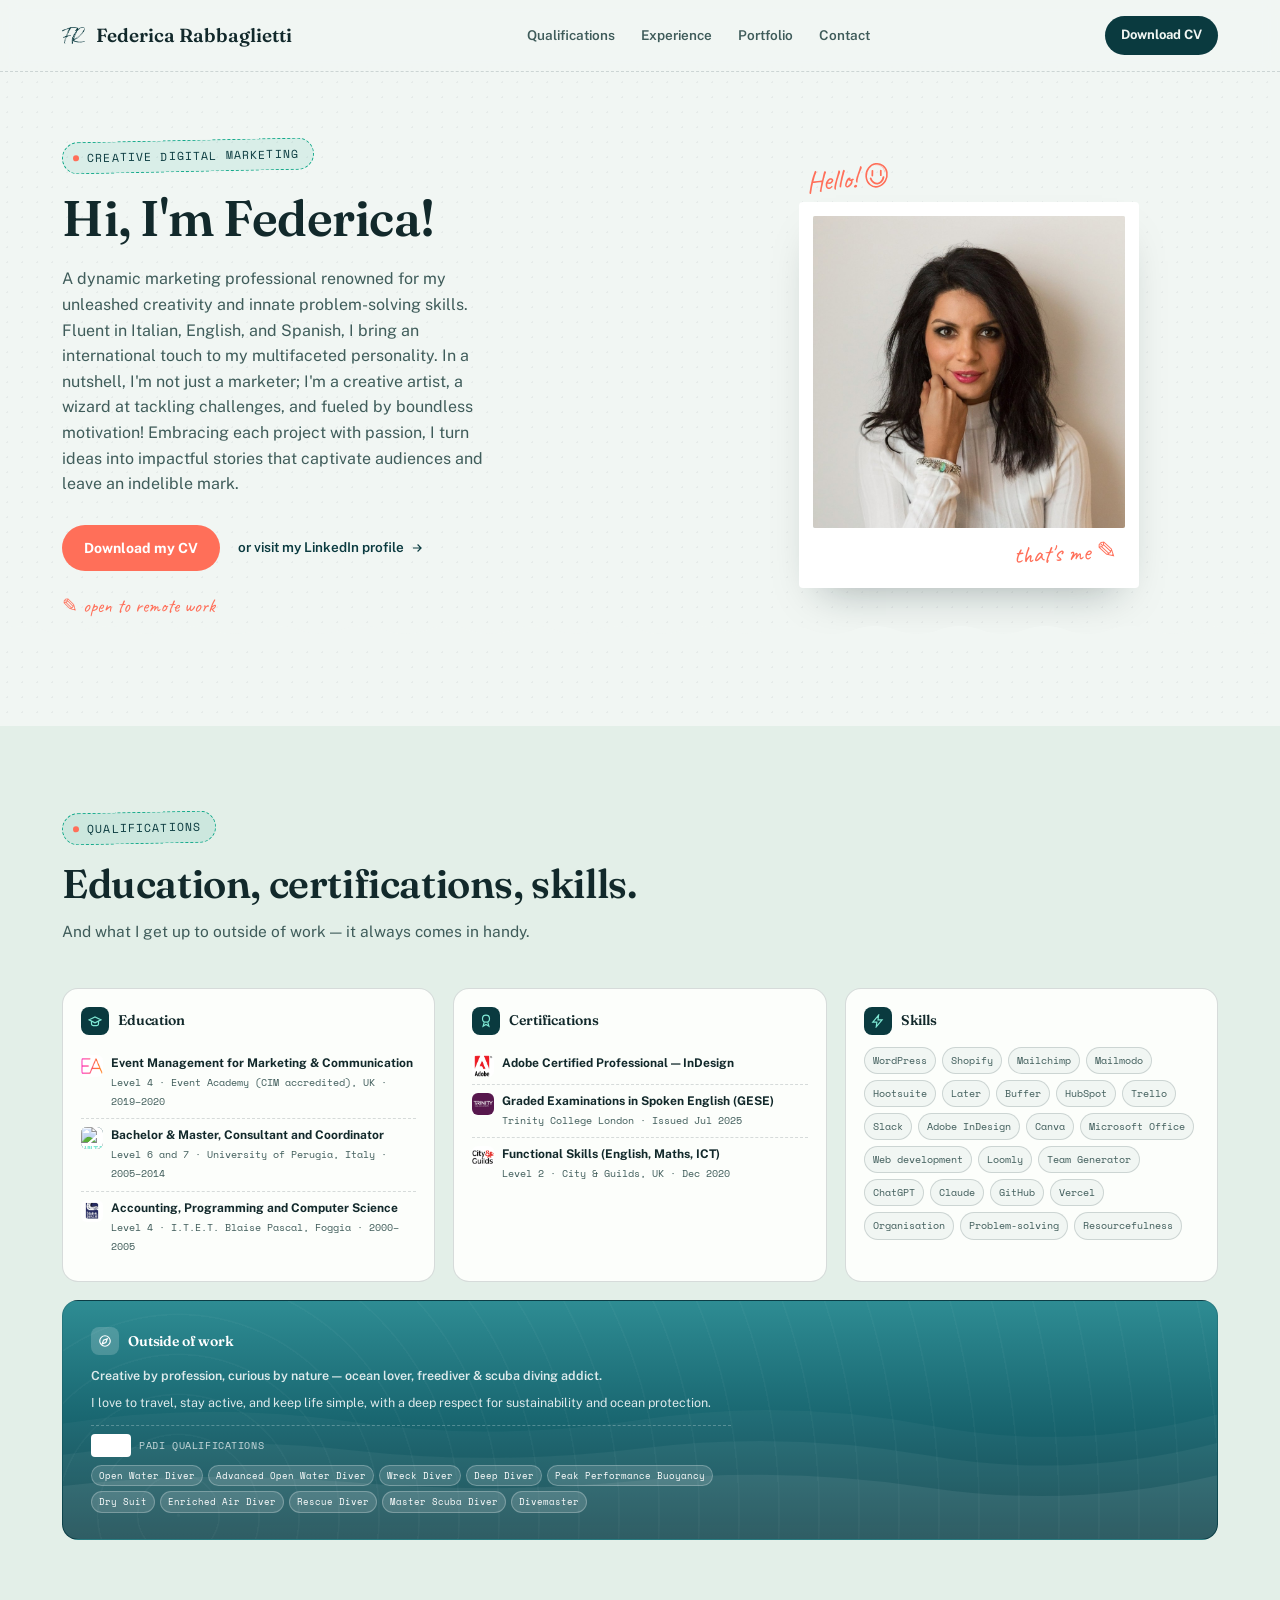
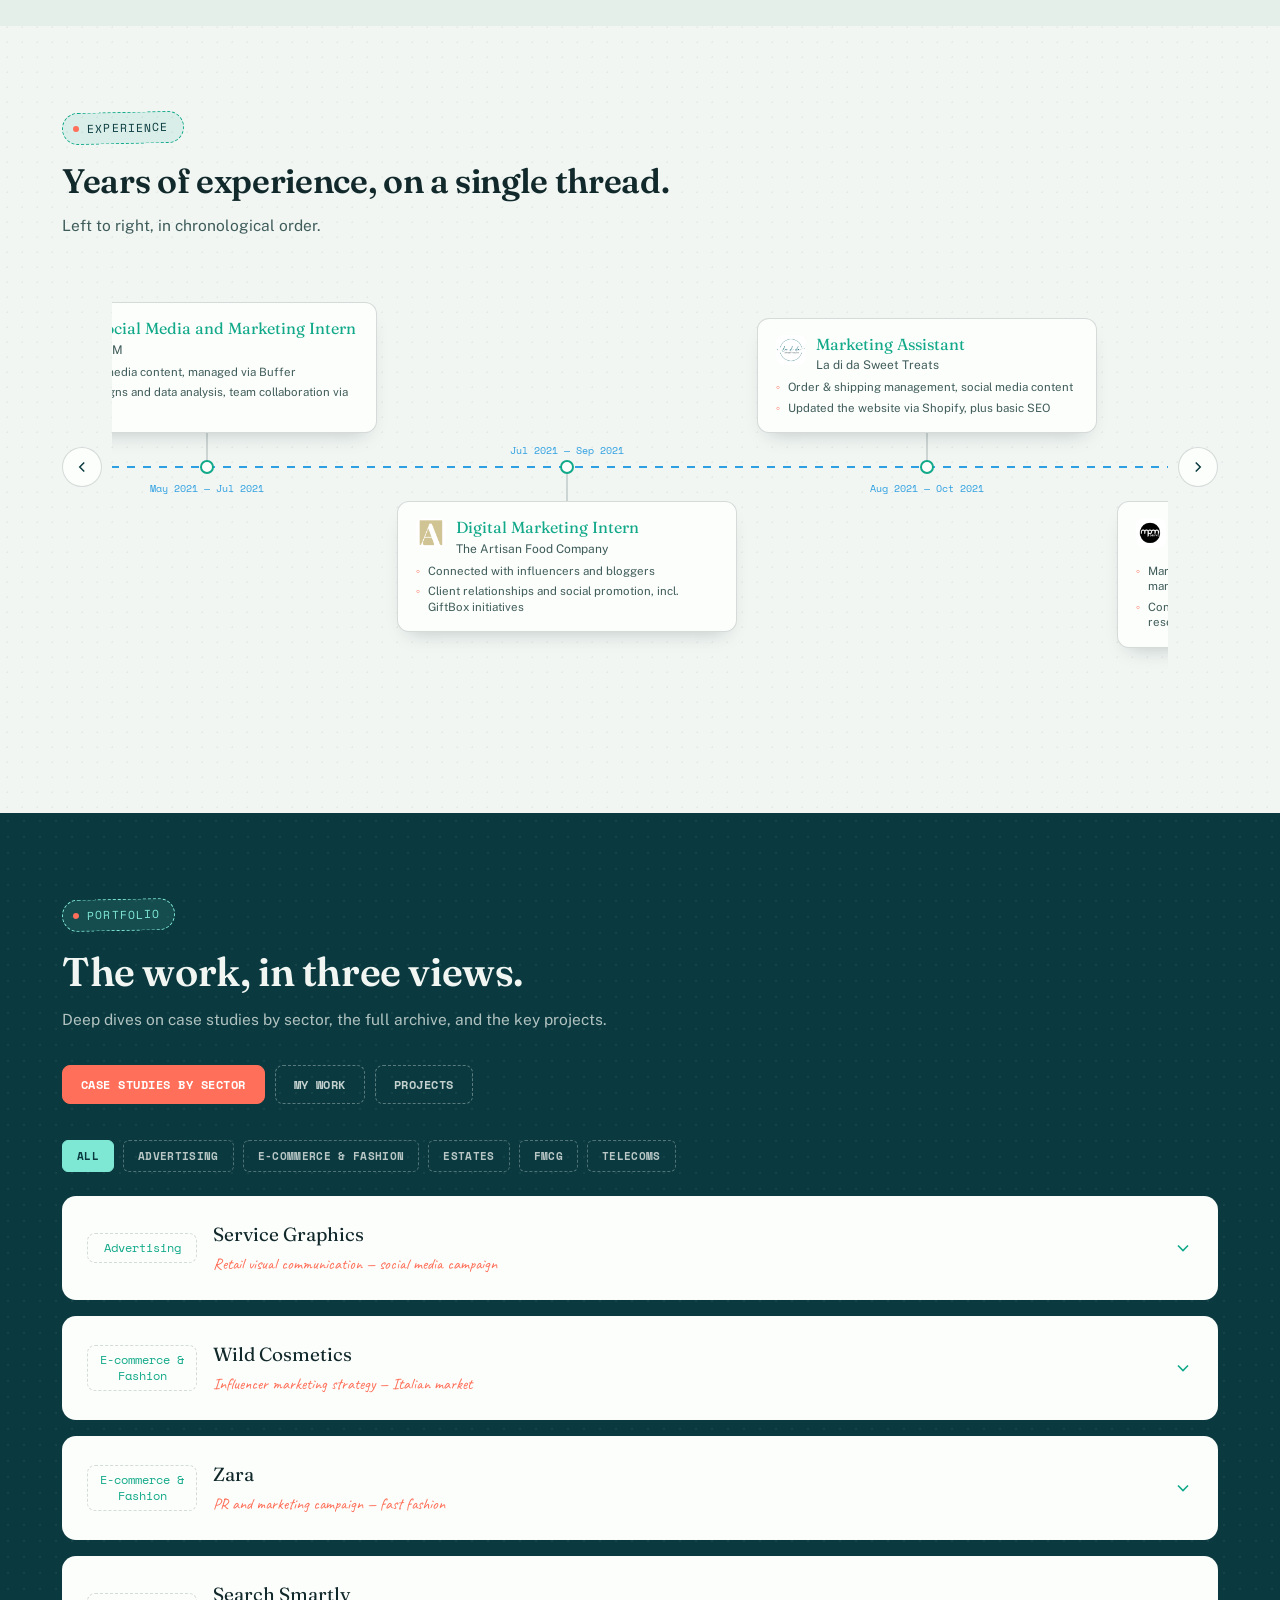
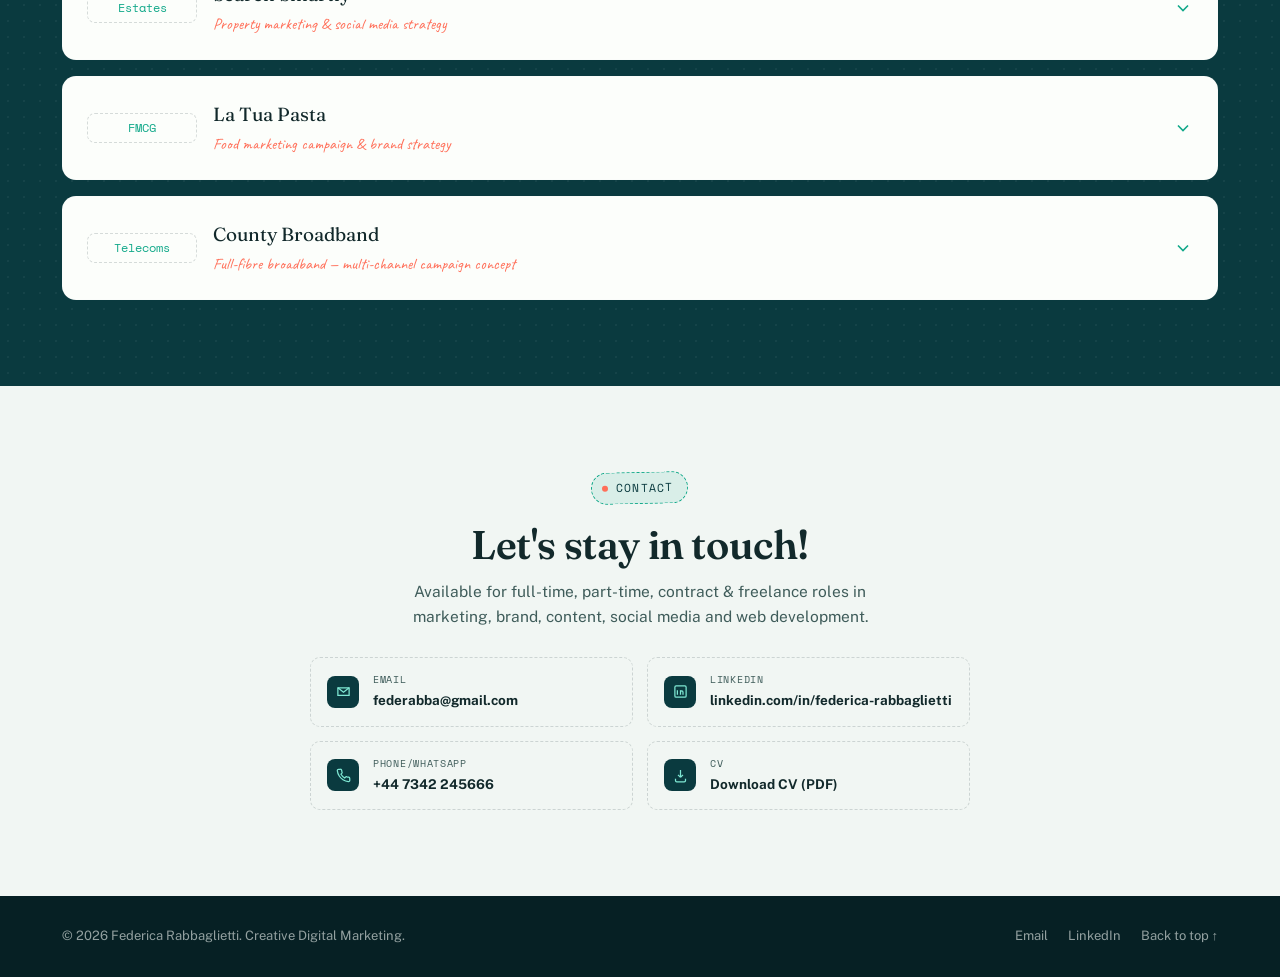
==== commit 66e8d3a3: "Update index.html" ====
--- a/index.html
+++ b/index.html
@@ -122,6 +122,7 @@
           <span class="padi-tag">Enriched Air Diver</span>
           <span class="padi-tag">Rescue Diver</span>
           <span class="padi-tag">Master Scuba Diver</span>
+          <span class="padi-tag">Divemaster</span>
         </div>
       </div>
     </div>
